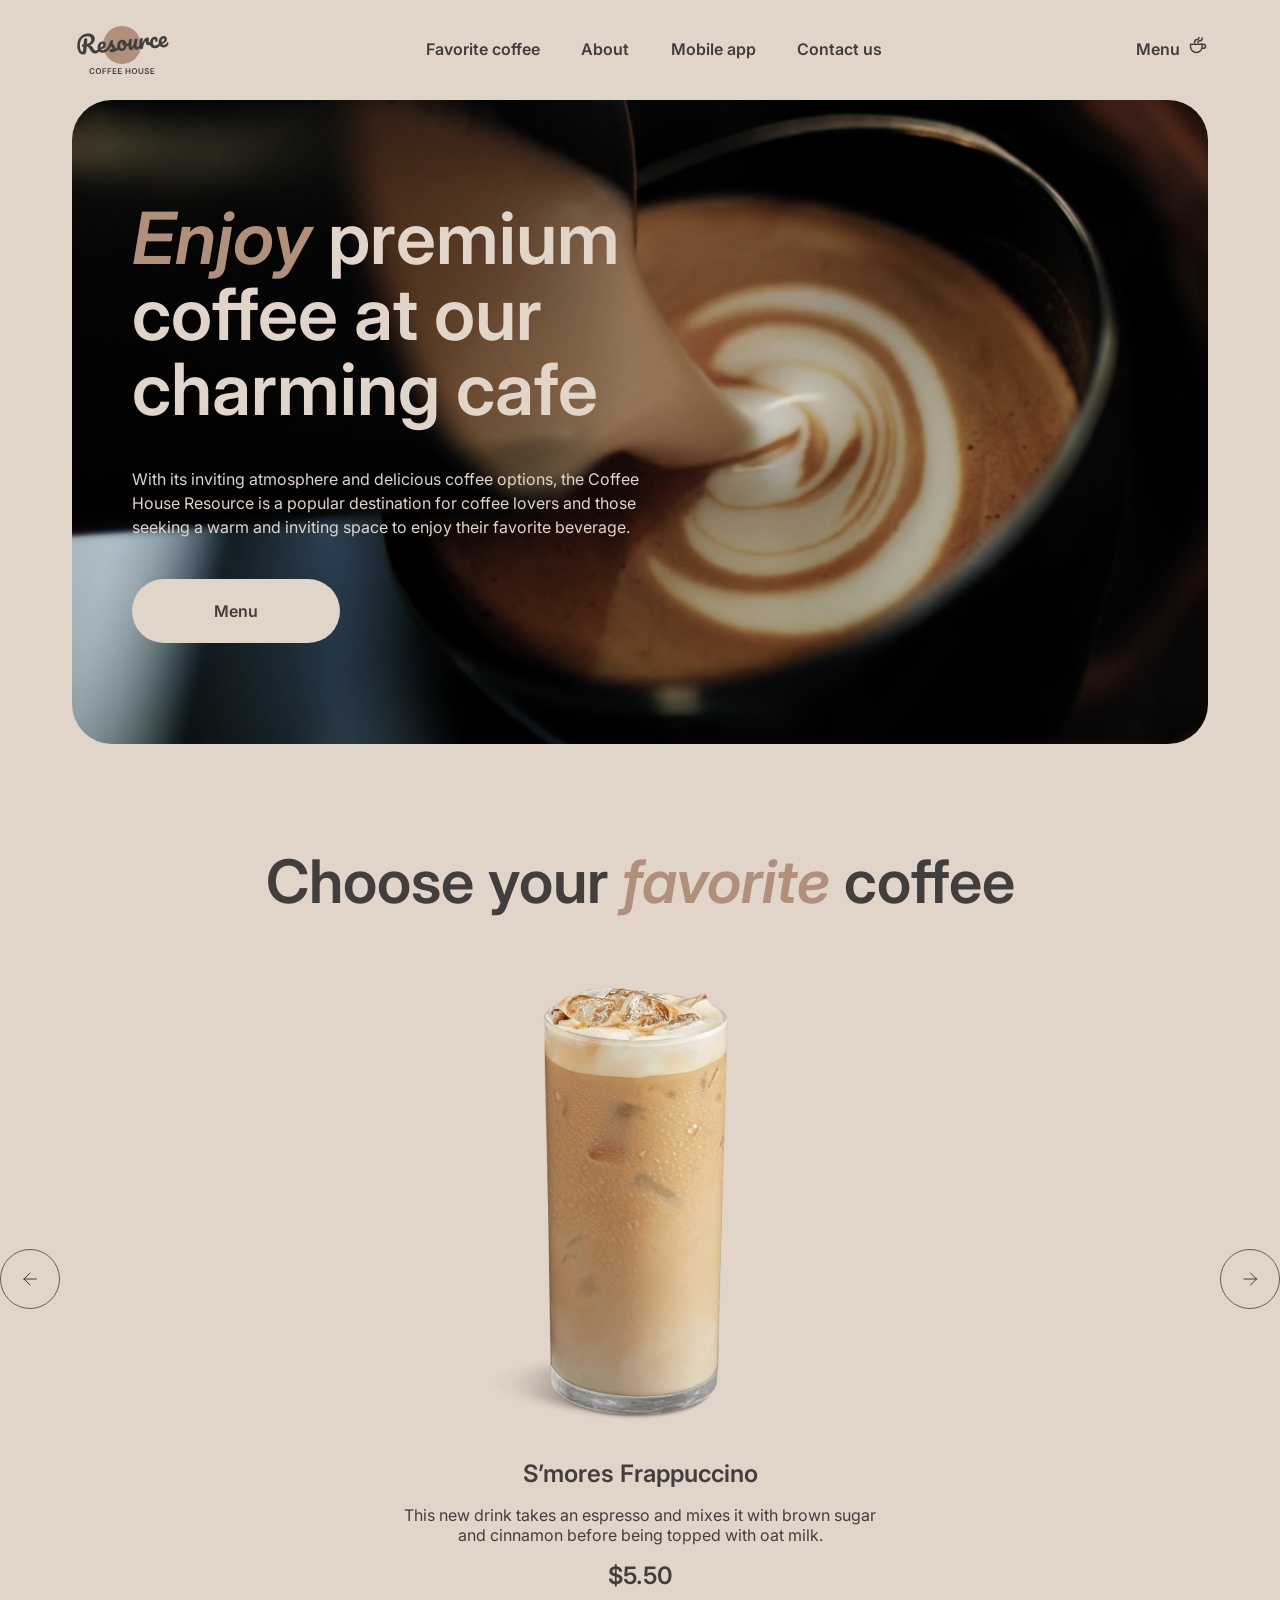
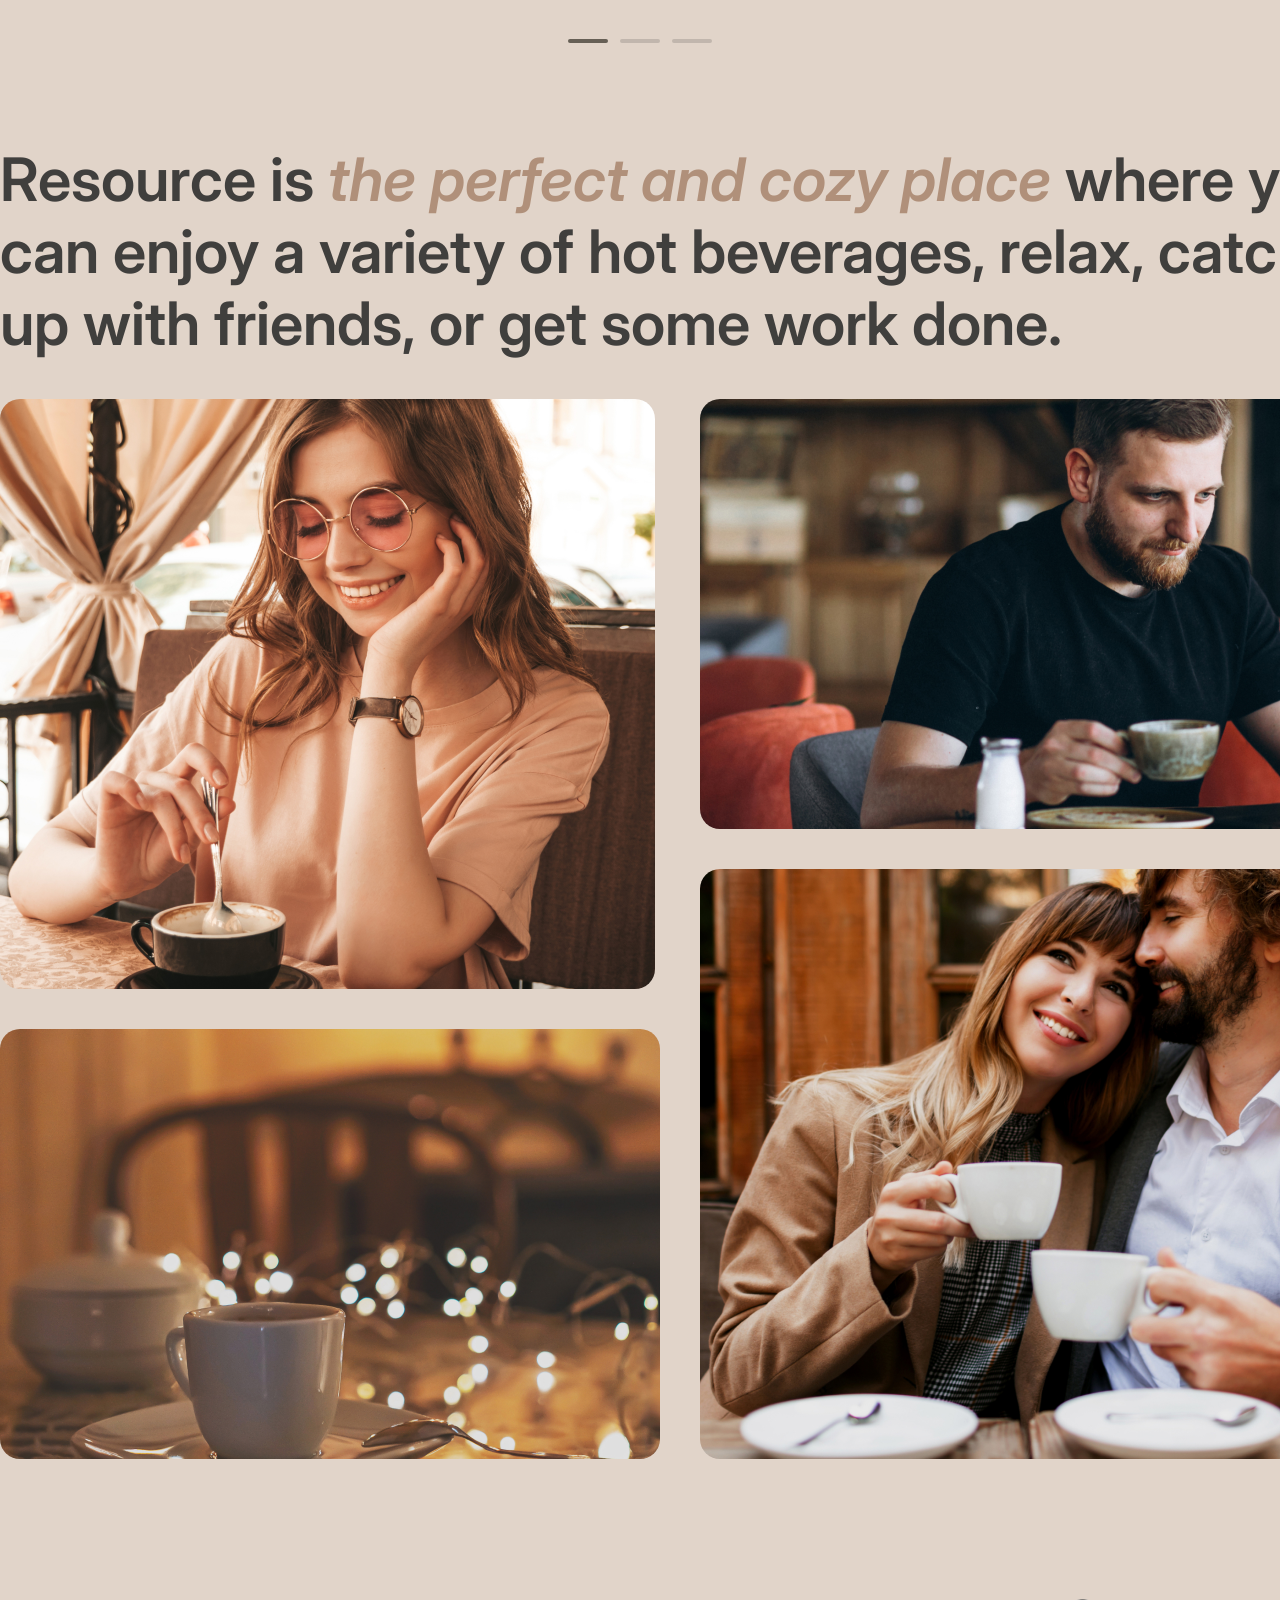
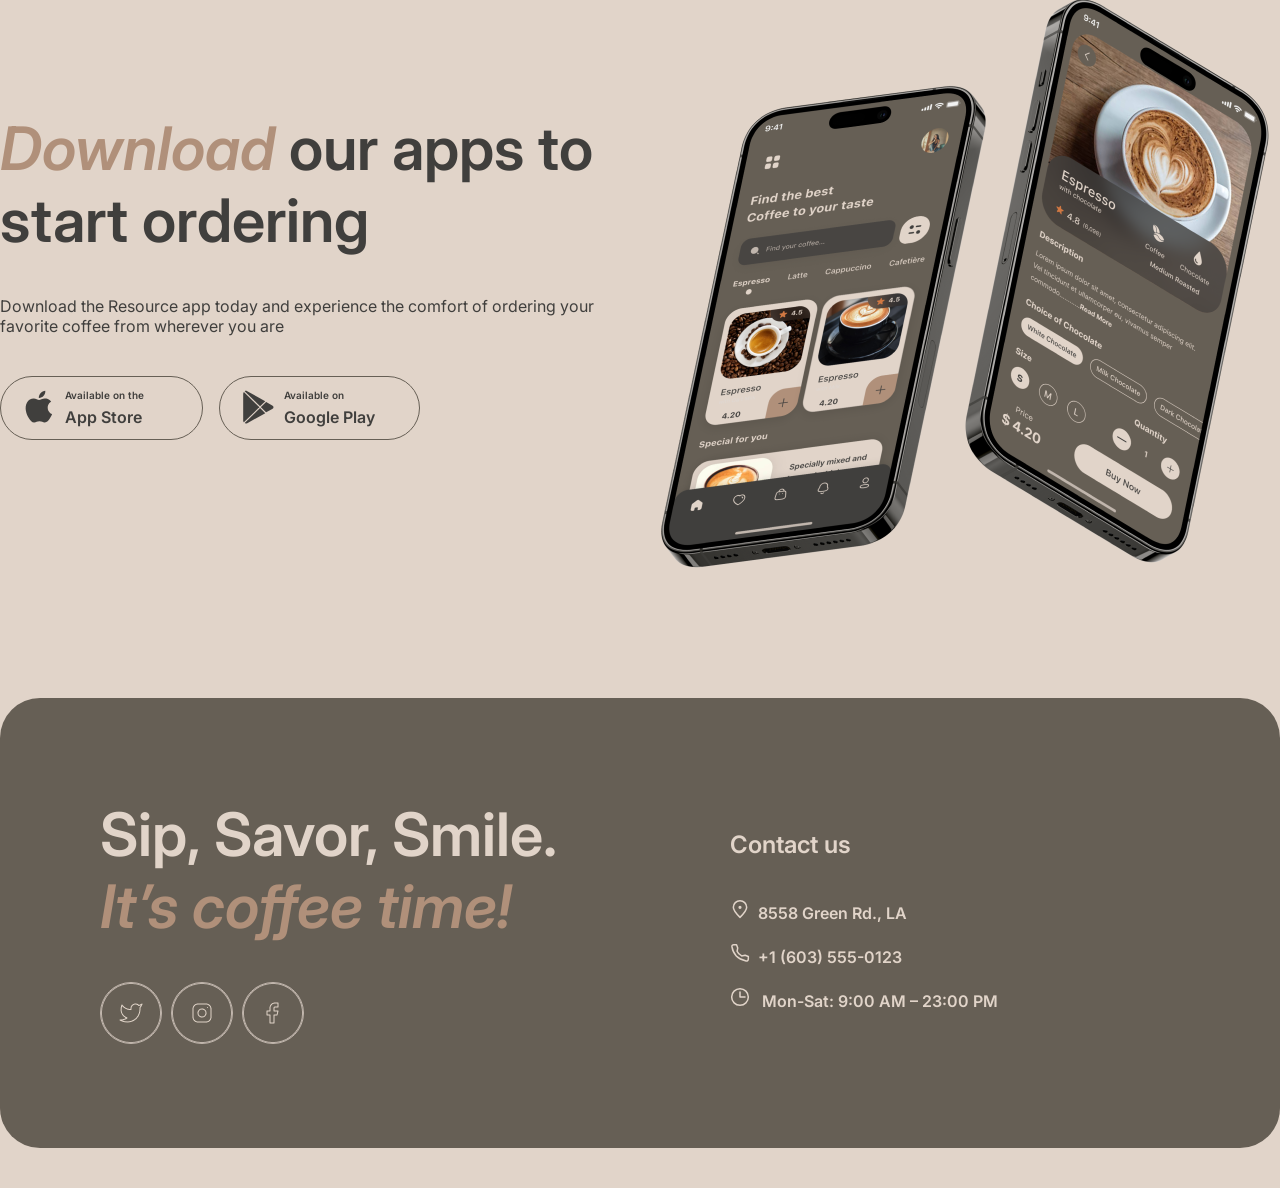
==== index.html @ 99501fb4 "feat: make second block responsive" ====
<!DOCTYPE html>
<html lang="en">
<head>
  <meta charset="UTF-8">
  <meta http-equiv="X-UA-Compatible" content="IE=edge">
  <meta name="viewport" content="width=device-width, initial-scale=1.0">
  <title>Cofffee House</title>

  <link rel="stylesheet" href="css/style.css">
  <link rel="stylesheet" href="./css/responsive.css">
  <link rel="preconnect" href="https://fonts.googleapis.com">
  <link rel="preconnect" href="https://fonts.gstatic.com" crossorigin>
  <link href="https://fonts.googleapis.com/css2?family=Inter:wght@100;200;300;400;500;600;700;800;900&display=swap" rel="stylesheet">
  <link rel="icon" type="image/x-icon" href="img/logo.svg">
</head>
<body>

  <header>
    <div class="header">
      <img class="header__logo" src="img/logo.svg" alt="logo">

      <nav>
          <ul>
            <li><a href="#favorite-coffee">Favorite coffee</a></li>
            <li><a href="#about-section">About</a></li>
            <li><a href="#mobile-app">Mobile app</a></li>
            <li><a href="#footer">Contact us</a></li>
          </ul>
      </nav>

      <ul class="coffee-menu">
        <li class="coffee-menu-button"><a href="./pages/coffee-menu.html" style="text-decoration: none;"><h3>Menu</h3><img src="img/coffee-cup.svg" alt="coffe cup"></a></li>
        <li class="burger-menu"></li>
      </ul>
    </div>
  </header>

  <main>
    <section class="header-section">
      <div class="header-section__img">
        <div class="link-block">
          <p><span>Enjoy</span> premium coffee at our charming cafe</p>
          <h4>With its inviting atmosphere and delicious coffee options, the Coffee House Resource is a 
            popular destination for coffee lovers and those seeking a warm and inviting space to enjoy their 
            favorite beverage.</h4>

          <a href="./pages/coffee-menu.html" class="menu-link"><h5>Menu</h5></a>
        </div>
      </div>
    </section>

    <section id="favorite-coffee" class="favorite-coffee">
      <h3 class="choose-fav-coffee">Choose your <span>favorite</span> coffee</h3>
      <div class="slider-block">
        <button class="arrow-left"></button>
          <div class="slider">
            <div class="slide-1">
              <img src="./img/coffee-slider-1.png" alt="slider-1">
              <h3>S’mores Frappuccino</h3>
              <p>This new drink takes an espresso and mixes it with brown sugar and cinnamon before being topped with oat milk.</p>
              <h4>$5.50</h4>
            </div>
          </div>
        <button class="arrow-right"></button>
      </div>

      <div class="pagination-block">
        <div class="pagination-1 active"></div>
        <div class="pagination-2"></div>
        <div class="pagination-3"></div>
      </div>
    </section>

    <section id="about-section" class="about-section">
      <h5>Resource is <span>the perfect and cozy place</span> where you can enjoy a variety of hot beverages, relax, catch up with friends, or get some work done.</h5>

      <div style="display: flex; justify-content: space-between;">
        <div class="column-1">
          <div class="parent">
            <div class="child bg-one"></div>
          </div>
          <div class="parent2">
            <div class="child2 bg-two"></div>
          </div>
        </div>
  
        <div class="column-2">
          <div class="parent2">
            <div class="child bg-three"></div>
          </div>
          <div class="parent">
            <div class="child bg-four"></div>
          </div>
        </div>
      </div>
    </section>

    <section id="mobile-app">
      <div class="left-side">
        <div class="left-side__block">
          <h4><span>Download</span> our apps to start ordering</h4>
          <p>Download the Resource app today and experience the comfort of ordering your favorite coffee from wherever you are</p>

          <div class="buttons">
            <a class="apple-button" href="#"><h5>Available on the</h5><h6>App Store</h6></a>
            <a class="google-button" href="#"><h5>Available on</h5><h6>Google Play</h6></a>
          </div>
        </div>
      </div>
      <div class="rigth-side">
        <img src="./img/mobile-app/mobile-screens.png" alt="mobile app">
      </div>
    </section>
  </main>

  <footer id="footer">
    <div class="footer-container">
      <div class="left-side">
        <h1>Sip, Savor, Smile. <span>It’s coffee time!</span></h1>
        <div class="social-media">
          <div class="twiter"></div>
          <div class="instagram"></div>
          <div class="facebook"></div>
        </div>
      </div>

      <div class="right-side">
        <h4>Contact us</h4>
        <ul>
          <li><a href="https://www.google.com/maps/search/8558+Green+Rd,+Trafalgar,+IN,+USA/@38.6129369,-116.4853244,3z?entry=ttu" target="_blank"><img src="img/footer/position-icon.svg" alt="position">8558 Green Rd.,  LA</a></li>
          <li><a href="tel:+16035550123"><img src="img/footer/phone-icon.svg" alt="phone">+1 (603) 555-0123</a></li>
          <li><img src="img/footer/clock-icon.svg" alt="clock"> Mon-Sat: 9:00 AM – 23:00 PM</li>
        </ul>
      </div>
    </div>
  </footer>

  <script src="./js/script.js"></script>
</body>
</html>
---- css/style.css ----
* {
  margin: 0;
  padding: 0;
}

html {
  scroll-behavior: smooth;
}

body {
  max-width: 1440px;
  background: #E1D4C9;
  margin: 0 auto;
  font-family: 'Inter', sans-serif;
}

header {
  margin-top: 20px;
  margin-bottom: 20px;
}

.coffe-menu {
  display: flex;
}

.header__logo {
  cursor: pointer;
}

.coffe-menu h3 {
  font-size: 16px;
  font-style: normal;
  font-weight: 600;
  line-height: 150%;
}

.header {
  display: flex;
  max-width: 1360px;
  justify-content: space-between;
  align-items: center;
  margin: 0 auto;
}

.header nav ul {
  display: flex;
  list-style-type: none;
  justify-content: space-between;
  width: 456px;
}

.header nav ul li a {
  text-decoration: none;
  font-size: 16px;
  font-style: normal;
  font-weight: 600;
  line-height: 150%;
  color: #403F3D;
  cursor: pointer;
  transition: .5s ease-out;
}

.header nav ul li::after {
  content: "";
  height: 2px;
  width: 30%;
  background: #403F3D;
  display: block;
  margin: 0 auto;
  opacity: 0;
  transition: all 0.4s;
}

.header .coffee-menu {
  display: flex;
  list-style-type: none;
  justify-content: space-between;
  cursor: pointer;
  width: 72px;
}

.header .coffee-menu h3 {
  font-size: 16px;
  font-style: normal;
  font-weight: 600;
  line-height: 1.8;
  display: inline;
  color: #403F3D;
}

.header .coffee-menu li {
  width: 72px;
}

.header .coffee-menu img {
  display: inline;
  margin-left: 8px;
}

.header .coffee-menu li::after {
  content: "";
  height: 2px;
  width: 25%;
  background: #403F3D;
  display: block;
  margin: 0 auto;
  opacity: 0;
  transition: all 0.4s;
}

.header nav ul li:hover::after,
.header .coffee-menu li:hover::after {
  opacity: 1;
  width: 100%;
}



/* ================
  HEADER SECTION
*/

.header-section {
  max-width: 1360px;
  height: 644px;
  margin: 0 auto;
  margin-bottom: 100px;
}

.header-section__img {
  background-image: url("../img/container.png");
  background-size: contain;
  background-repeat: no-repeat;
  width: 100%;
  height: 100%;
  border-radius: 40px;
  position: relative;
}

.header-section__img .link-block {
  width: 530px;
  height: 444px;
  margin-top: 100px;
  margin-left: 100px;
  position: absolute;
}

.header-section__img .link-block p {
  color: #E1D4C9;
  font-size: 72px;
  font-style: normal;
  font-weight: 600;
  line-height: 105%;
  margin-bottom: 40px;
}

.header-section__img .link-block p span {
  color: #B0907A;
  font-size: 72px;
  font-style: italic;
  font-weight: 600;
  line-height: 105%;
}

.header-section__img .link-block h4 {
  color:#E1D4C9;
  font-size: 16px;
  font-style: normal;
  font-weight: 400;
  line-height: 150%;
}

.link-block .menu-link {
  display: inline-block;
  padding: 20px 82px;
  border-radius: 100px;
  background: #E1D4C9;
  color: #403F3D;
  text-align: center;
  font-size: 16px;
  font-weight: 600;
  line-height: 150%;
  text-decoration: none;
  margin-top: 40px;
  transition: all .5s;
}

.link-block .menu-link::after {
  content: url("../img/coffee-cup.svg");
  margin-top: 2px;
  position: absolute;
  opacity: 0;
  transition: all .5s;
}

.link-block .menu-link:hover {
  padding-left: 74px;
  padding-right: 90px;
}

.link-block .menu-link:hover::after {
  margin-left: 8px;
  opacity: 1;
}

.link-block .menu-link h5 {
  display: inline-block;
  color: #403F3D;
  font-size: 16px;
  font-weight: 600;
  line-height: 150%;
}


/* 
  FAVORITE COFFEE
*/

.favorite-coffee {
  max-width: 1360px;
  height: 799px;
  margin: 0 auto;
  margin-bottom: 100px;
}

.choose-fav-coffee {
  color: #403F3D;
  text-align: center;
  font-size: 60px;
  font-weight: 600;
  line-height: 125%;
  margin-bottom: 40px;
}

.choose-fav-coffee span {
  color:#B0907A;
  font-size: 60px;
  font-style: italic;
  font-weight: 600;
  line-height: 125%;
}

.favorite-coffee .slider {
  height: 640px;
  width: 1152px;
  min-width: 480px;
}

.slider-block .arrow-left {
  background: url("../img/button-icon-left.svg");
  background-size: contain;
  background-repeat: no-repeat;
  border: none;
  width: 60px;
  height: 60px;
  cursor: pointer;
  transition: all .5s;
}

.slider-block .arrow-left:hover {
  background: url("../img/button-icon-left-hover.svg");
}

.slider-block .arrow-right {
  background: url("../img/button-icon-right.svg");
  background-size: contain;
  background-repeat: no-repeat;
  border: none;
  width: 60px;
  height: 60px;
  cursor: pointer;
  transition: all .4s;
}

.slider-block .arrow-right:hover {
  background: url("../img/button-icon-rigth-hover.svg");
}

.slider-block {
  display: flex;
  justify-content: space-between;
  align-items: center;
  margin-bottom: 40px;
}

.slider img {
  margin: 0 auto;
  display: block;
  margin-bottom: 20px;
}

.slider-block .slider {
  height: 640px;
}

.slider-block .slider h3 {
  color: #403F3D;
  text-align: center;
  font-size: 24px;
  font-weight: 600;
  line-height: 125%;
  margin-bottom: 16px;
}

.slider-block .slider p {
  color:#403F3D;
  text-align: center;
  font-size: 16px;
  font-weight: 400;
  max-width: 480px;
  margin: 0 auto;
  margin-bottom: 16px;
}

.slider-block .slider h4 {
  color: #403F3D;
  text-align: center;
  font-size: 24px;
  font-weight: 600;
}

.slider .slide-1 {
  width: 1152px;
  height: 640px;
}

.pagination-block {
  width: 144px;
  height: 4px;
  margin: 0 auto;
  display: flex;
  justify-content: space-between;
}

.pagination-block div.active {
  width: 40px;
  height: 4px;
  border-radius: 100px;
  background: #665F55;
}

.pagination-block div {
  width: 40px;
  height: 4px;
  border-radius: 100px;
  background: #C1B6AD;
}


/* 
  ABOUT SECTION
*/

.about-section {
  width: 1360px;
  height: 1325px;
  margin: 0 auto;
  margin-bottom: 100px;
}

.about-section .column-1 {
  width: 660px;
  height: 1060px;
}

.child.bg-one {
  background-image: url("../img/about-block/about-1.png");
}

.child2.bg-two {
  background-image: url("../img/about-block/about-2.png");
}

.child.bg-three {
  background-image: url("../img/about-block/about-3.png");
}

.child.bg-four {
  background-image: url("../img/about-block/about-4.png");
}

.parent {
  width: 655px;
  height: 590px;
  overflow: hidden;
  position: relative;
  border-radius: 20px;
}

.child {
  width: 726px;
  height: 726px;
  transition: all .5s;
  position: absolute;
  top: -68px;
  left: -36px;
}

.parent:hover .child,
.parent2:hover .child2,
.parent2:hover .child {
  transform: scale(0.92);
}

.parent2 {
  width: 660px;
  height: 430px;
  overflow: hidden;
  position: relative;
  border-radius: 20px;
}

.child2 {
  width: 726px;
  height: 523px;
  transition: all .5s;
  position: absolute;
  top: -70px;
  left: -36px;
}

.column-1 .parent,
.column-2 .parent2 {
  margin-bottom: 40px;
}

.column-2 .bg-three {
  top: -148px;
}

.about-section h5 {
  color: #403F3D;
  font-size: 60px;
  font-weight: 600;
  margin-bottom: 40px;
}

.about-section span {
  color:#B0907A;
  font-size: 60px;
  font-style: italic;
  font-weight: 600;
}


/* 
  MOBILE APP
*/

#mobile-app {
  display: flex;
  max-width: 1360px;
  justify-content: space-between;
  height: 630px;
  margin: 0 auto;
  margin-bottom: 100px;
}

#mobile-app .left-side {
  width: 630px;
  height: 630px;
}

#mobile-app .left-side__block {
  width: 630px;
  height: 342px;
  margin-top: 144px;
}

#mobile-app .left-side__block h4 {
  color: #403F3D;
  font-size: 60px;
  font-weight: 600;
  margin-bottom: 40px;
}

#mobile-app .left-side__block span {
  color: #B0907A;
  font-size: 60px;
  font-style: italic;
  font-weight: 600;
}

#mobile-app .left-side__block p {
  color: #403F3D;
  font-size: 16px;
  font-style: normal;
  font-weight: 400;
  margin-bottom: 40px;
}

#mobile-app .left-side__block .buttons {
  display: flex;
  justify-content: space-between;
  width: 420px;
  height: 64px;
  transition: all .8s;
}

#mobile-app .buttons .apple-button h5 {
  color: #403F3D;
  text-align: center;
  font-size: 10px;
  font-style: normal;
  font-weight: 600;
  margin-bottom: 6px;
  transition: all .8s;
}

#mobile-app .buttons .apple-button h6 {
  color: #403F3D;
  font-family: Inter;
  font-size: 16px;
  font-style: normal;
  font-weight: 600;
  transition: all .8s;
}

#mobile-app .buttons .apple-button {
  padding: 12px 58px 12px 64px;
  border-radius: 100px;
  border: 1px solid #665F55;
  background: none;
  position: relative;
  color: white;
  text-decoration: none;
  transition: all 0.8s;
}

#mobile-app .buttons .apple-button::before {
  content: url("../img/mobile-app/icon-apple-grey.svg");
  position: absolute;
  left: 20px;
  top: 12px;
  transition: all 0.8s;
}

#mobile-app .buttons .apple-button:hover::before {
  content: url("../img/mobile-app/icon-apple-ligth.svg");
  position: absolute;
  transition: all 0.8s;
}

#mobile-app .buttons .apple-button:hover {
  background: #665F55;
  transition: all 0.8s;
}

#mobile-app .buttons .apple-button:hover h5,
#mobile-app .buttons .apple-button:hover h6  {
  color: #E1D4C9;
  transition: all .8s;
}

.buttons .google-button {
  padding: 12px 44px 12px 64px;
  border-radius: 100px;
  border: 1px solid #665F55;
  background: none;
  position: relative;
  color: white;
  text-decoration: none;
  transition: all 0.8s;
  position: relative;
  transition: all 0.8s;
}

.buttons .google-button h5 {
  color:#403F3D;
  font-family: Inter;
  font-size: 10px;
  font-weight: 600;
  margin-bottom: 6px;
  transition: all .8s;
}

.buttons .google-button h6 {
  color: #403F3D;
  font-family: Inter;
  font-size: 16px;
  font-weight: 600;
  transition: all .8s;
}

.buttons .google-button::before {
  content: url("../img/mobile-app/icon-google-grey.svg");
  position: absolute;
  top: 12px;
  left: 20px;
  transition: all .8s;
}

.buttons .google-button:hover {
  background: #665F55;
}

.buttons .google-button:hover h5,
.buttons .google-button:hover h6 {
  color: #E1D4C9;
}

.buttons .google-button:hover::before {
  content: url("../img/mobile-app/icon-google-ligth.svg");
  position: absolute;
  top: 12px;
  left: 20px;
  transition: all .8s;
}


/* 
  FOOTER
*/

footer {
  max-width: 1360px;
  border-radius: 40px;
  background: #665F55;
  margin: 0 auto;
  margin-bottom: 40px;
}

footer .footer-container {
  width: 1160px;
  height: 250px;
  padding: 100px;
  display: flex;
  justify-content: space-between;
}

footer .left-side {
  max-width: 530px;
}

footer .left-side h1 {
  color: #E1D4C9;
  font-family: Inter;
  font-size: 60px;
  font-weight: 600;
  margin-bottom: 40px;
}

footer .left-side h1 span {
  color: #B0907A;
  font-family: Inter;
  font-size: 60px;
  font-style: italic;
  font-weight: 600;
}

footer .social-media {
  display: flex;
  max-width: 204px;
  justify-content: space-between;
}

.social-media .instagram {
  background-image: url("../img/footer/instagram-default.png");
  width: 24px;
  height: 24px;
  background-repeat: no-repeat;
  border-radius: 100px;
  border: 1px solid #C1B6AD;
  padding: 18px;
  background-position: center;
  transition: all .2s;
  cursor: pointer;
}

.social-media .instagram:hover {
  background-image: url("../img/footer/instagram-hover.png");
  background-color: #E1D4C9;
}

.social-media .twiter {
  background-image: url("../img/footer/twiter-default.png");
  width: 24px;
  height: 24px;
  background-repeat: no-repeat;
  border-radius: 100px;
  border: 1px solid #C1B6AD;
  padding: 18px;
  background-position: center;
  transition: all .2s;
  cursor: pointer;
}

.social-media .twiter:hover {
  background-image: url("../img/footer/twiter-hover.png");
  background-color: #E1D4C9;
}

.social-media .facebook {
  background-image: url("../img/footer/facebook-default.png");
  width: 24px;
  height: 24px;
  background-repeat: no-repeat;
  border-radius: 100px;
  border: 1px solid #C1B6AD;
  padding: 18px;
  background-position: center;
  transition: all .2s;
  cursor: pointer;
}

.social-media .facebook:hover {
  background-image: url("../img/footer/facebook-hover.png");
  background-color: #E1D4C9;
}

footer .right-side {
  width: 530px;
  height: 186px;
  margin-top: 32px;
  color: #E1D4C9;
}

footer .right-side h4 {
  color: #E1D4C9;
  font-family: Inter;
  font-size: 24px;
  font-weight: 600;
  margin-bottom: 40px;
}

footer .right-side li,
footer .right-side a {
  color: #E1D4C9;
  text-decoration: none;
  list-style-type: none;
  font-family: Inter;
  font-size: 16px;
  font-weight: 600;
  position: relative;
}

footer .right-side li {
  margin-bottom: 20px;
}

footer .right-side img {
  margin-right: 8px;
}

footer .right-side a::before {
  content: "";
  display: block;
  width: 30%;
  height: 2px;
  background: #E1D4C9;
  position: absolute;
  bottom: -6px;
  opacity: 0;
  transition: all .6s;
  margin-left: 30%;
}

footer .right-side a:hover::before {
  opacity: 1;
  width: 100%;
  margin-left: 0;
}


header .coffee-menu .burger-menu {
  background-image: url("../img/responsive/768px/button-icon-burger.svg");
  background-repeat: no-repeat;
  background-size: contain;
  width: 44px;
  height: 44px;
  display: none;
}
---- css/responsive.css ----
@media screen and (max-width: 1440px) {
  body {
    width: 100%;
  }
}

@media screen and (max-width: 1390px) {
  .header {
    width: 88.7%;
  }
}

@media screen and (max-width: 768px) {
  header nav {
    display: none;
  }
  .coffee-menu-button {
    display: none;
  }
  .header .coffee-menu li::after {
    display: none;
  }
  .header .coffee-menu {
    width: unset;
  }
  header .coffee-menu .burger-menu {
    display: block;
  }
}

@media screen and (max-width: 385px) {
  .header {
    width: 91.6%;
  }
}


/* 
  HEADER BLOCK
*/

@media screen and (max-width: 1390px) {
  .header-section {
    width: 88.7%;
    height: 644px;
  }

  .header-section .link-block {
    margin-left: 60px;
  }

  .header-section__img {
    background-position: bottom;
    background-size: cover;
  }
}

@media screen and (max-width: 700px) {
  .header-section {
    width: 91.6%;
  }
  .header-section__img .link-block p,
  .header-section__img .link-block p span {
    font-size: 64px;
  }
  .header-section__img .link-block {
    height: 432px;
    width: 91%;
    margin-left: 16px;
    margin-top: 80px;
  }
}

@media screen and (max-width: 535px){
  .header-section__img .link-block p,
  .header-section__img .link-block p span {
    font-size: 52px;
  }
}

@media screen and (max-width: 432px){
  .header-section__img .link-block p,
  .header-section__img .link-block p span {
    font-size: 42px;
  }
  .header-section__img .link-block {
    height: 432px;
    width: 91%;
    margin-top: 60px;
  }
  .header-section {
    height: 552px;
  }
}
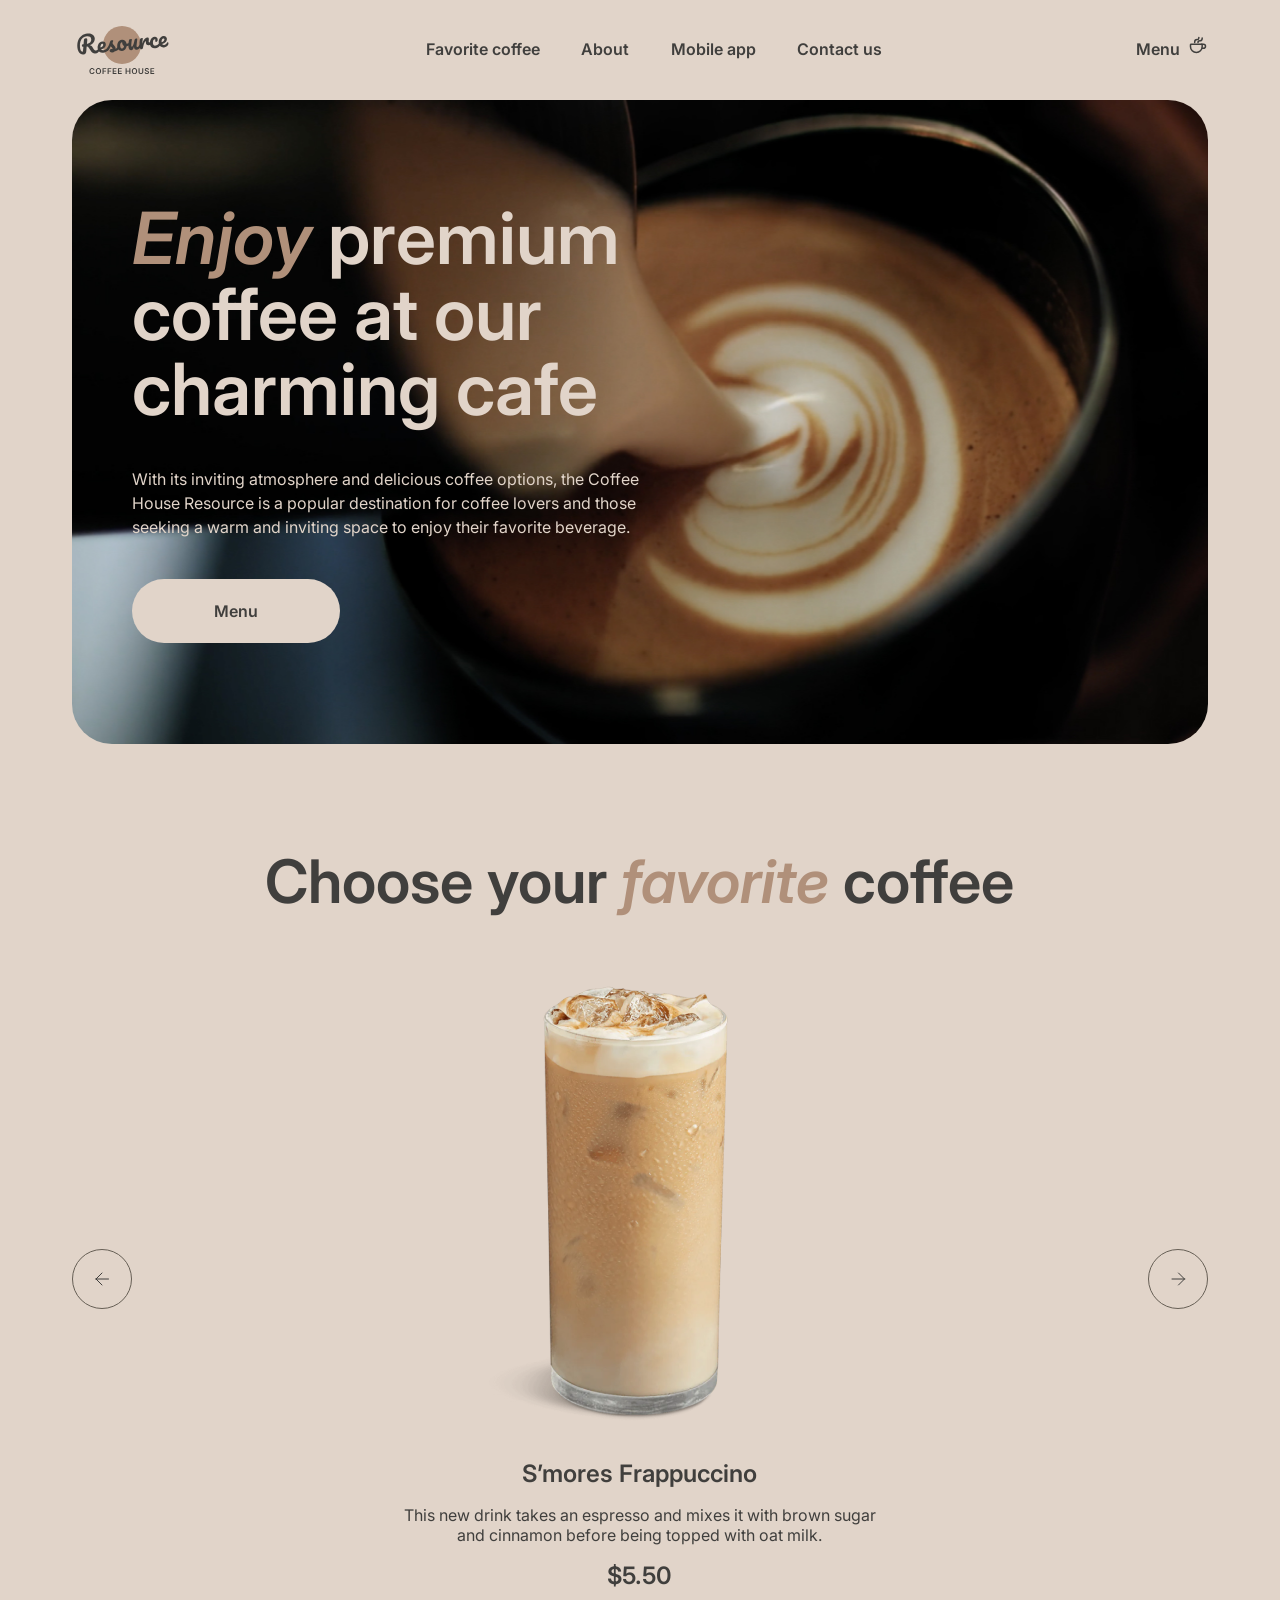
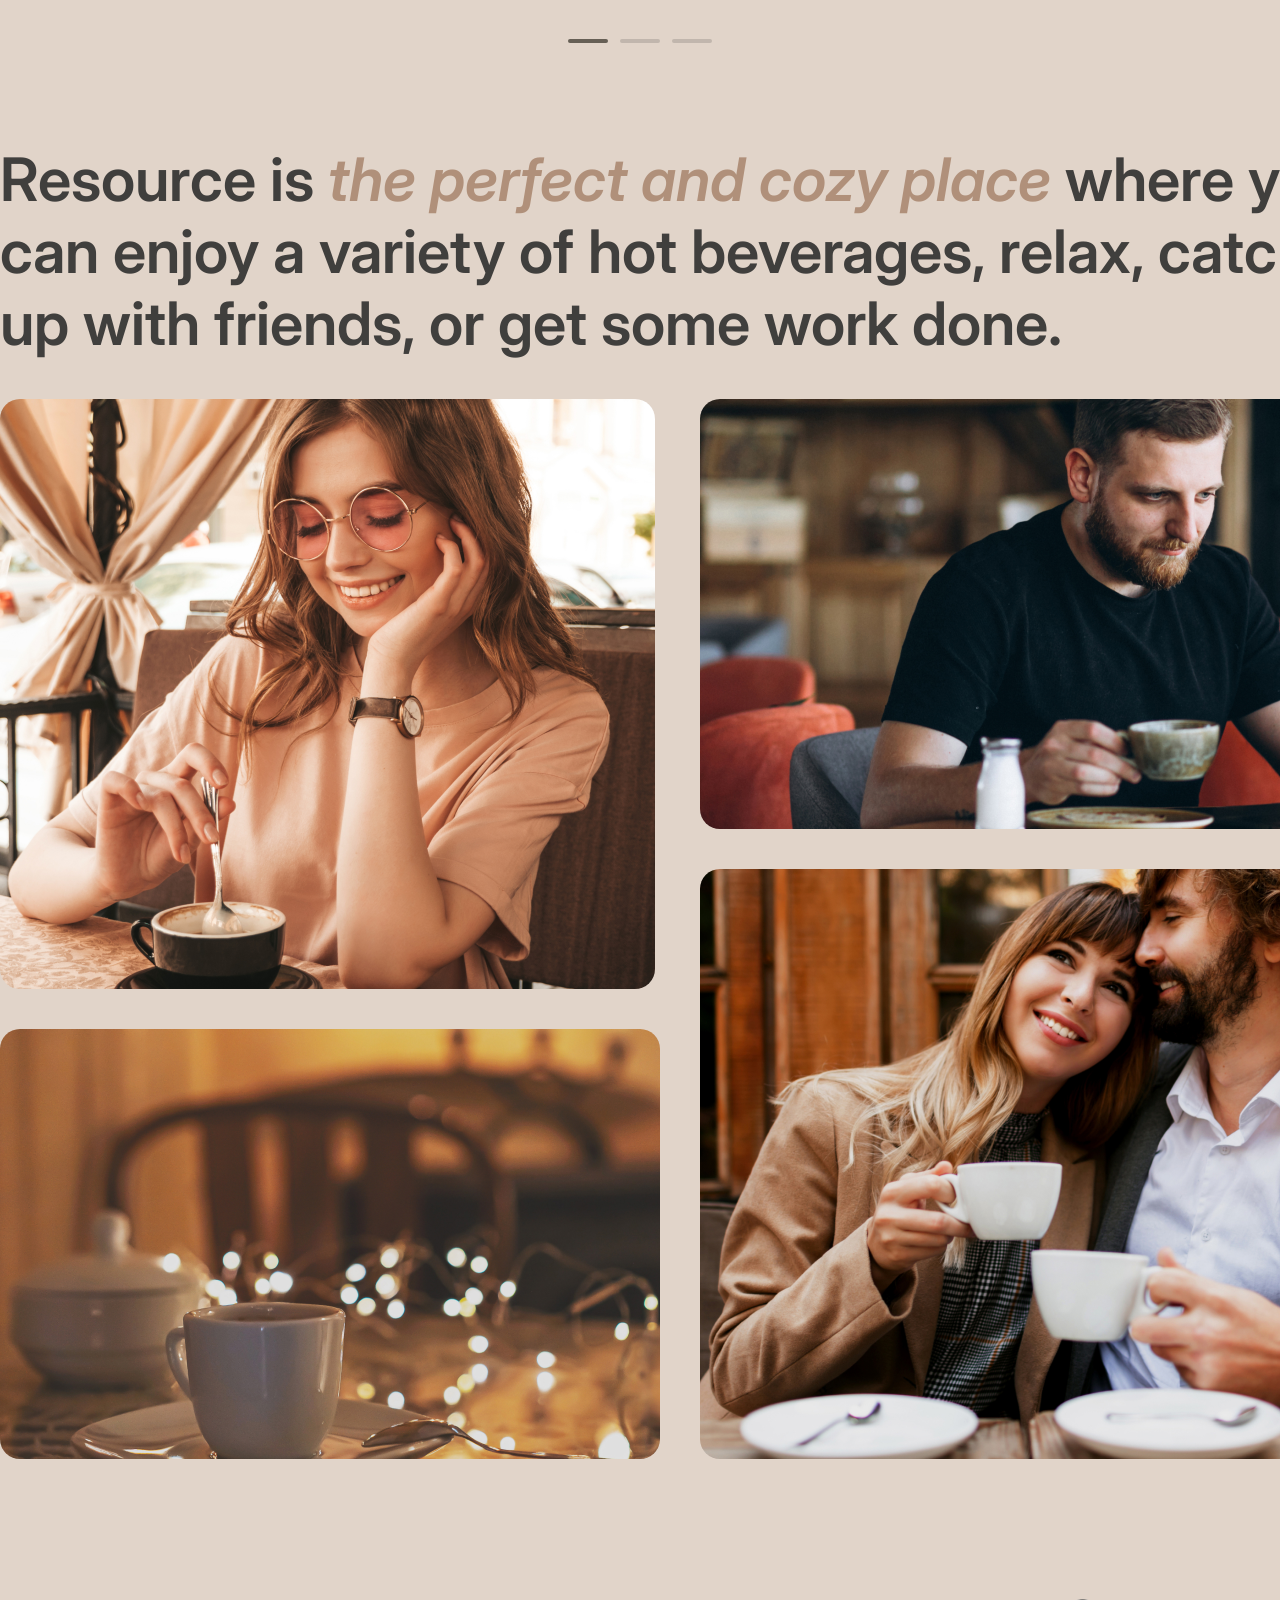
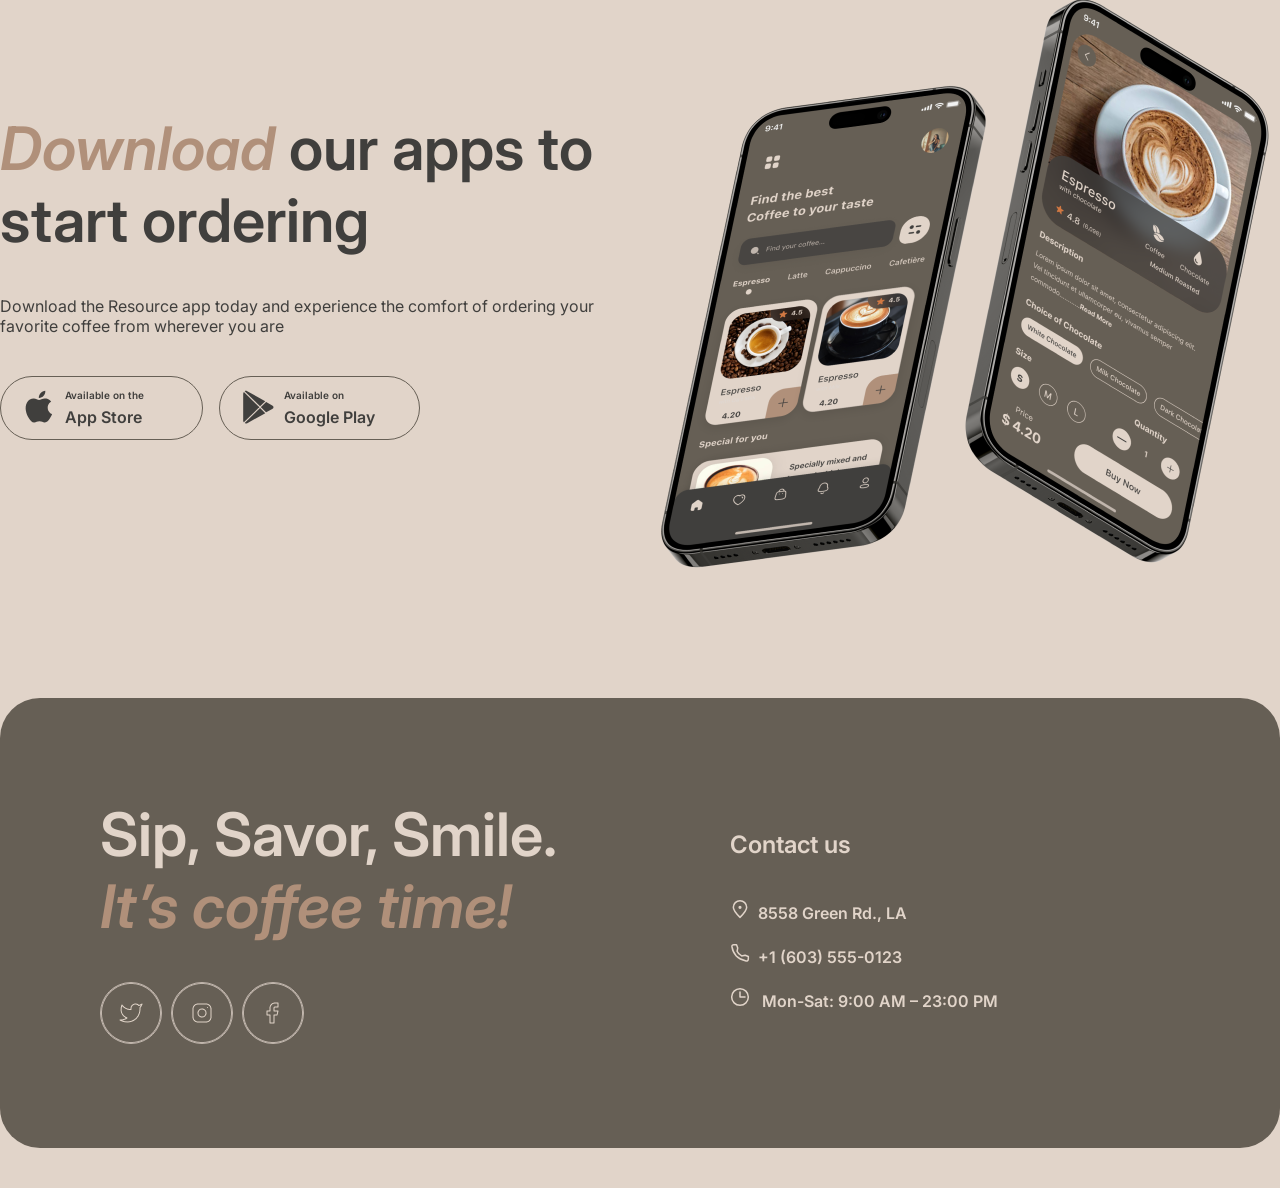
==== commit 6daa6e9c: "feat: make third section responsive" ====
--- a/index.html
+++ b/index.html
@@ -70,6 +70,7 @@
         <div class="pagination-3"></div>
       </div>
     </section>
+    
 
     <section id="about-section" class="about-section">
       <h5>Resource is <span>the perfect and cozy place</span> where you can enjoy a variety of hot beverages, relax, catch up with friends, or get some work done.</h5>
--- a/css/style.css
+++ b/css/style.css
@@ -242,8 +242,7 @@
 
 .favorite-coffee .slider {
   height: 640px;
-  width: 1152px;
-  min-width: 480px;
+  width: 480px;
 }
 
 .slider-block .arrow-left {
@@ -320,7 +319,7 @@
 }
 
 .slider .slide-1 {
-  width: 1152px;
+  /* width: 1152px; */
   height: 640px;
 }
 
--- a/css/responsive.css
+++ b/css/responsive.css
@@ -91,4 +91,73 @@
   .header-section {
     height: 552px;
   }
+}
+
+@media screen and (max-width: 1390px) {
+  .favorite-coffee {
+    width: 88.7%;
+  }
+  .slider .slide-1 {
+      width: 100%;
+  }
+  /* .slider {
+    width: 84.71%;
+  } */
+}
+
+@media screen and (max-width: 910px) {
+  /* .slider .slide-1 {
+    width: 90%;
+  } */
+}
+
+@media screen and (max-width: 800px) {
+  /* .slider-block .slider {
+    width: 70%;
+  } */
+}
+
+@media screen and (max-width: 710px) {
+  .slider-block .arrow-left,
+  .slider-block .arrow-right {
+    display: none;
+  }
+  .slider {
+    margin: 0 auto;
+  }
+  .choose-fav-coffee,
+  .choose-fav-coffee span {
+    font-size: 38px;
+  }
+  .slider-block .slider {
+    height: unset;
+  }
+  .slider .slide-1 {
+    height: unset;
+  }
+  .favorite-coffee {
+    height: unset;
+  }
+}
+
+@media screen and (max-width: 510px) {
+  .slider img {
+    width: 100%;
+  }
+  .favorite-coffee {
+    width: 91.579%;
+  }
+  .choose-fav-coffee,
+  .choose-fav-coffee span {
+    font-size: 32px;
+  }
+  .slider-block .slider {
+    height: unset;
+  }
+  .slider .slide-1 {
+    height: unset;
+  }
+  .favorite-coffee {
+    height: unset;
+  }
 }
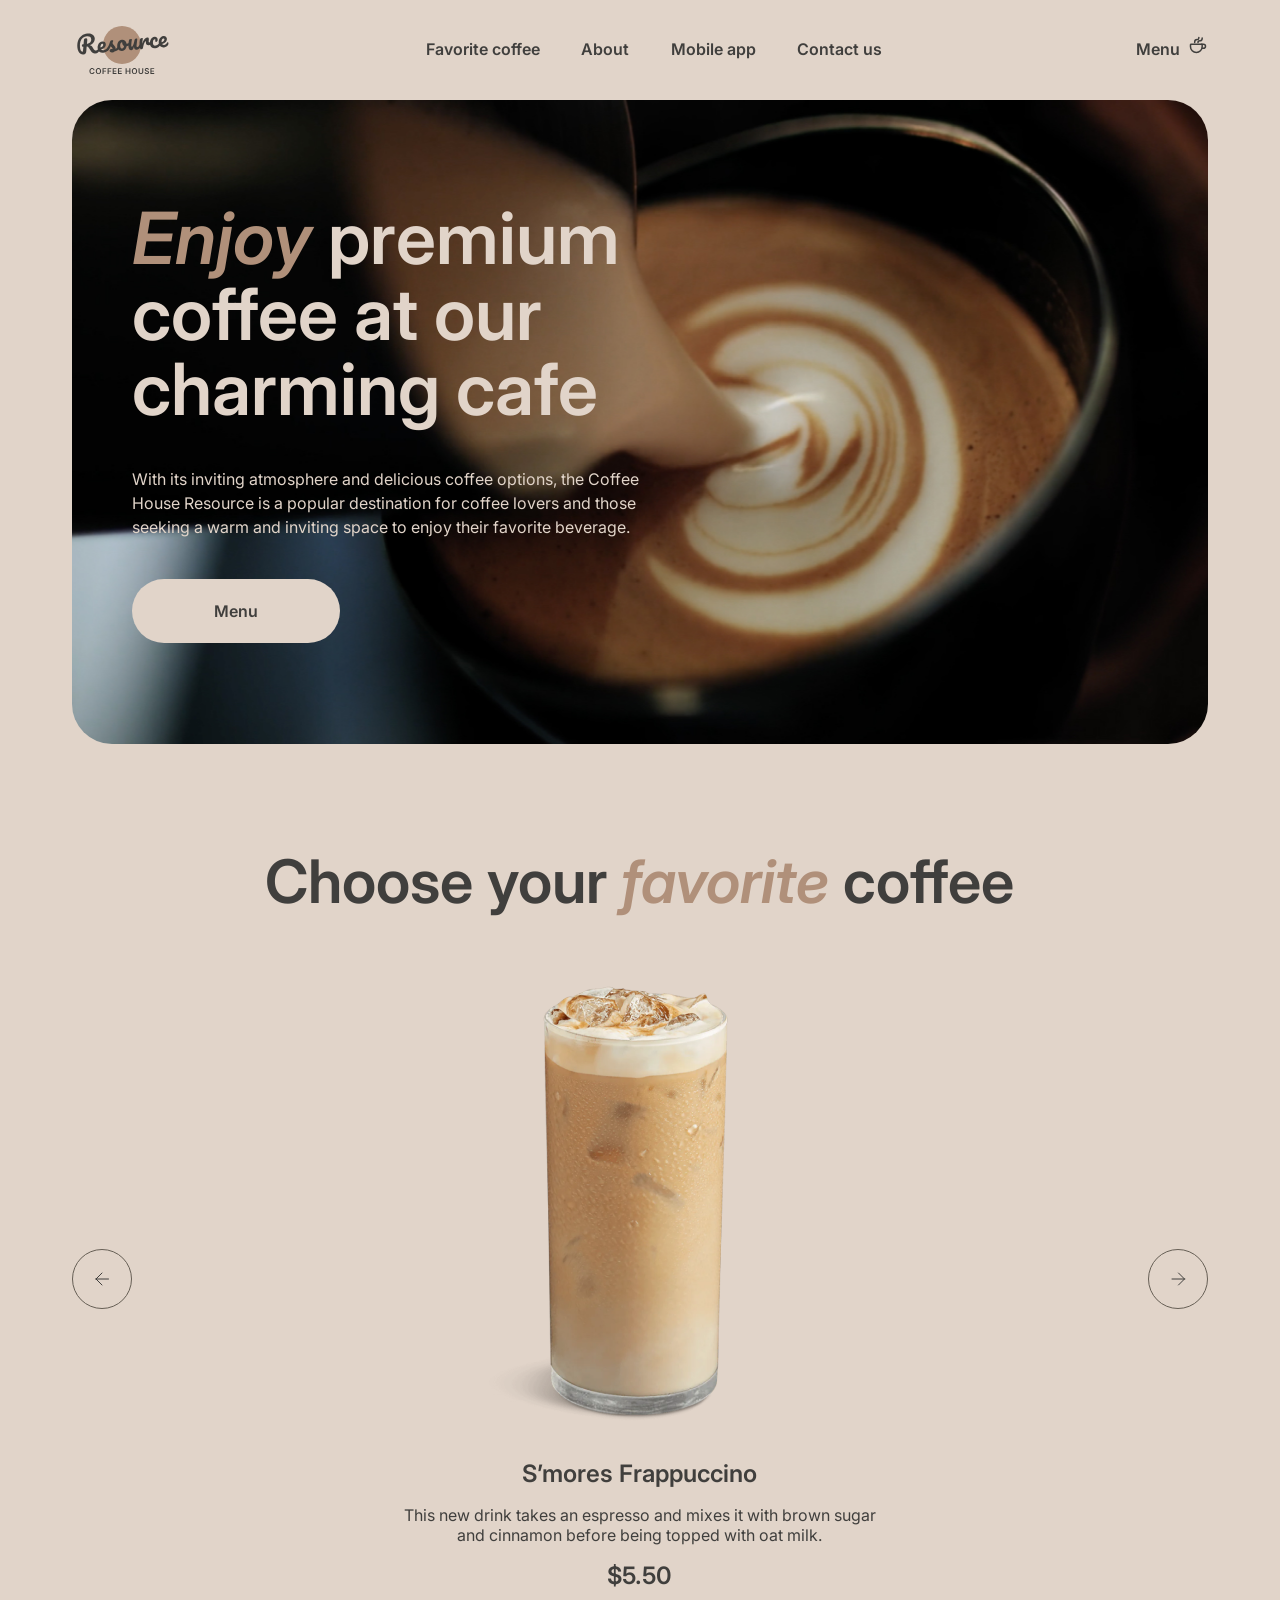
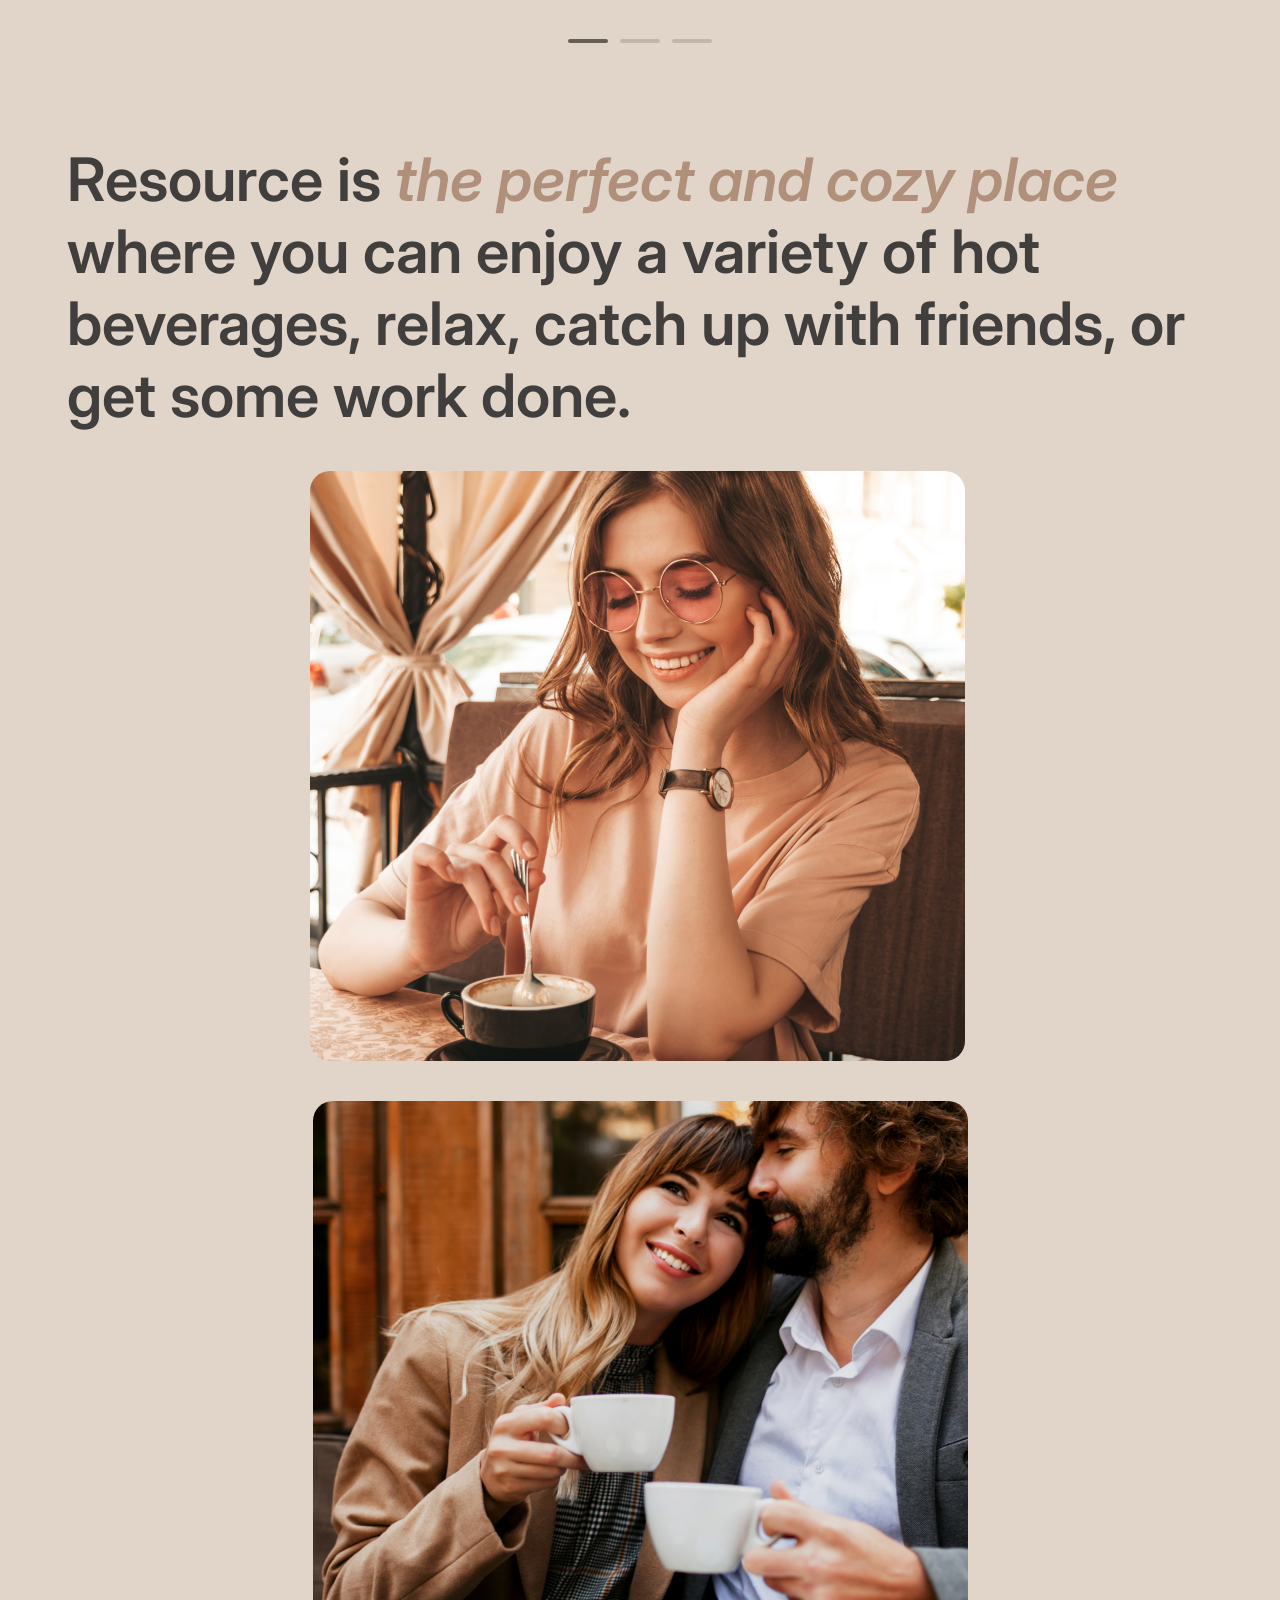
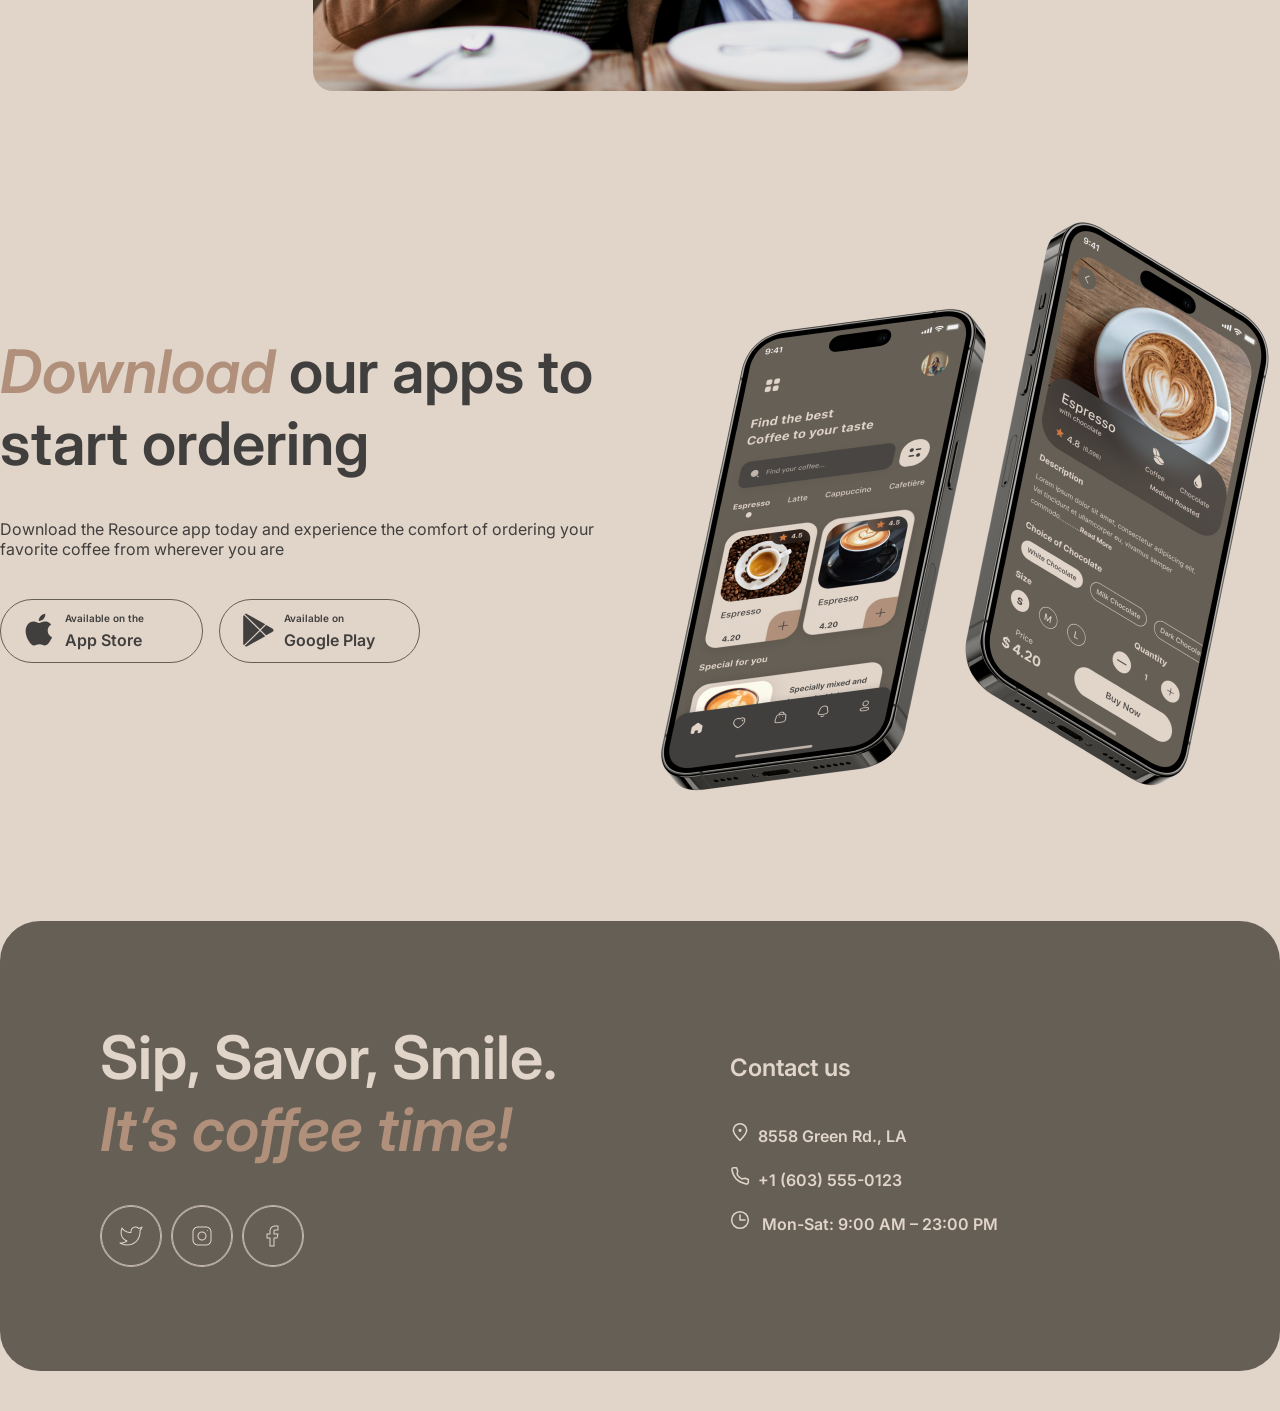
==== commit 262b321c: "feat: make about bloock responsive" ====
--- a/index.html
+++ b/index.html
@@ -75,7 +75,7 @@
     <section id="about-section" class="about-section">
       <h5>Resource is <span>the perfect and cozy place</span> where you can enjoy a variety of hot beverages, relax, catch up with friends, or get some work done.</h5>
 
-      <div style="display: flex; justify-content: space-between;">
+      <div class="about-section__columns" style="display: flex; justify-content: space-between;">
         <div class="column-1">
           <div class="parent">
             <div class="child bg-one"></div>
--- a/css/responsive.css
+++ b/css/responsive.css
@@ -160,4 +160,83 @@
   .favorite-coffee {
     height: unset;
   }
+}
+
+@media screen and (max-width: 1390px) {
+  #about-section {
+    width: 89.6%;
+  }
+  .column-2 .parent2,
+  .column-1 .parent2 {
+    display: none;
+ }
+ .about-section__columns {
+  flex-wrap: wrap;
+ }
+ .about-section .column-1,
+ .about-section .column-2 {
+  height: unset;
+  margin: 0 auto;
+ }
+ .favorite-coffee {
+  max-width: 1360px;
+  height: unset;
+  }
+  .about-section {
+    height: unset;
+  }
+}
+
+@media screen and (max-width: 769px) {
+  .about-section .column-1,
+  .about-section .column-2 {
+    width: 100%;
+  }
+  .column-1 .parent,
+  .column-2 .parent {
+    width: 100%;
+  }
+}
+
+@media screen and (max-width: 730px) {
+  #about-section {
+    width: 91.6%;
+  }
+  .parent,
+  .column-1 .parents {
+    width: 100%;
+    margin: 0 auto;
+  }
+  .column-2,
+  .about-section .column-1 {
+    width: 100%;
+  }
+  .about-section {
+    height: unset;
+  }
+  .child {
+    left: -10%;
+  }
+  #about-section h5,
+  #about-section span {
+    font-size: 32px;
+  }
+}
+
+@media screen and (max-width: 528px) {
+  .about-section .child {
+    left: -30%;
+  }
+}
+
+@media screen and (max-width: 428px) {
+  .about-section .child {
+    left: -40%;
+  }
+}
+
+@media screen and (max-width: 400px) {
+  .about-section .child {
+    left: -54%;
+  }
 }
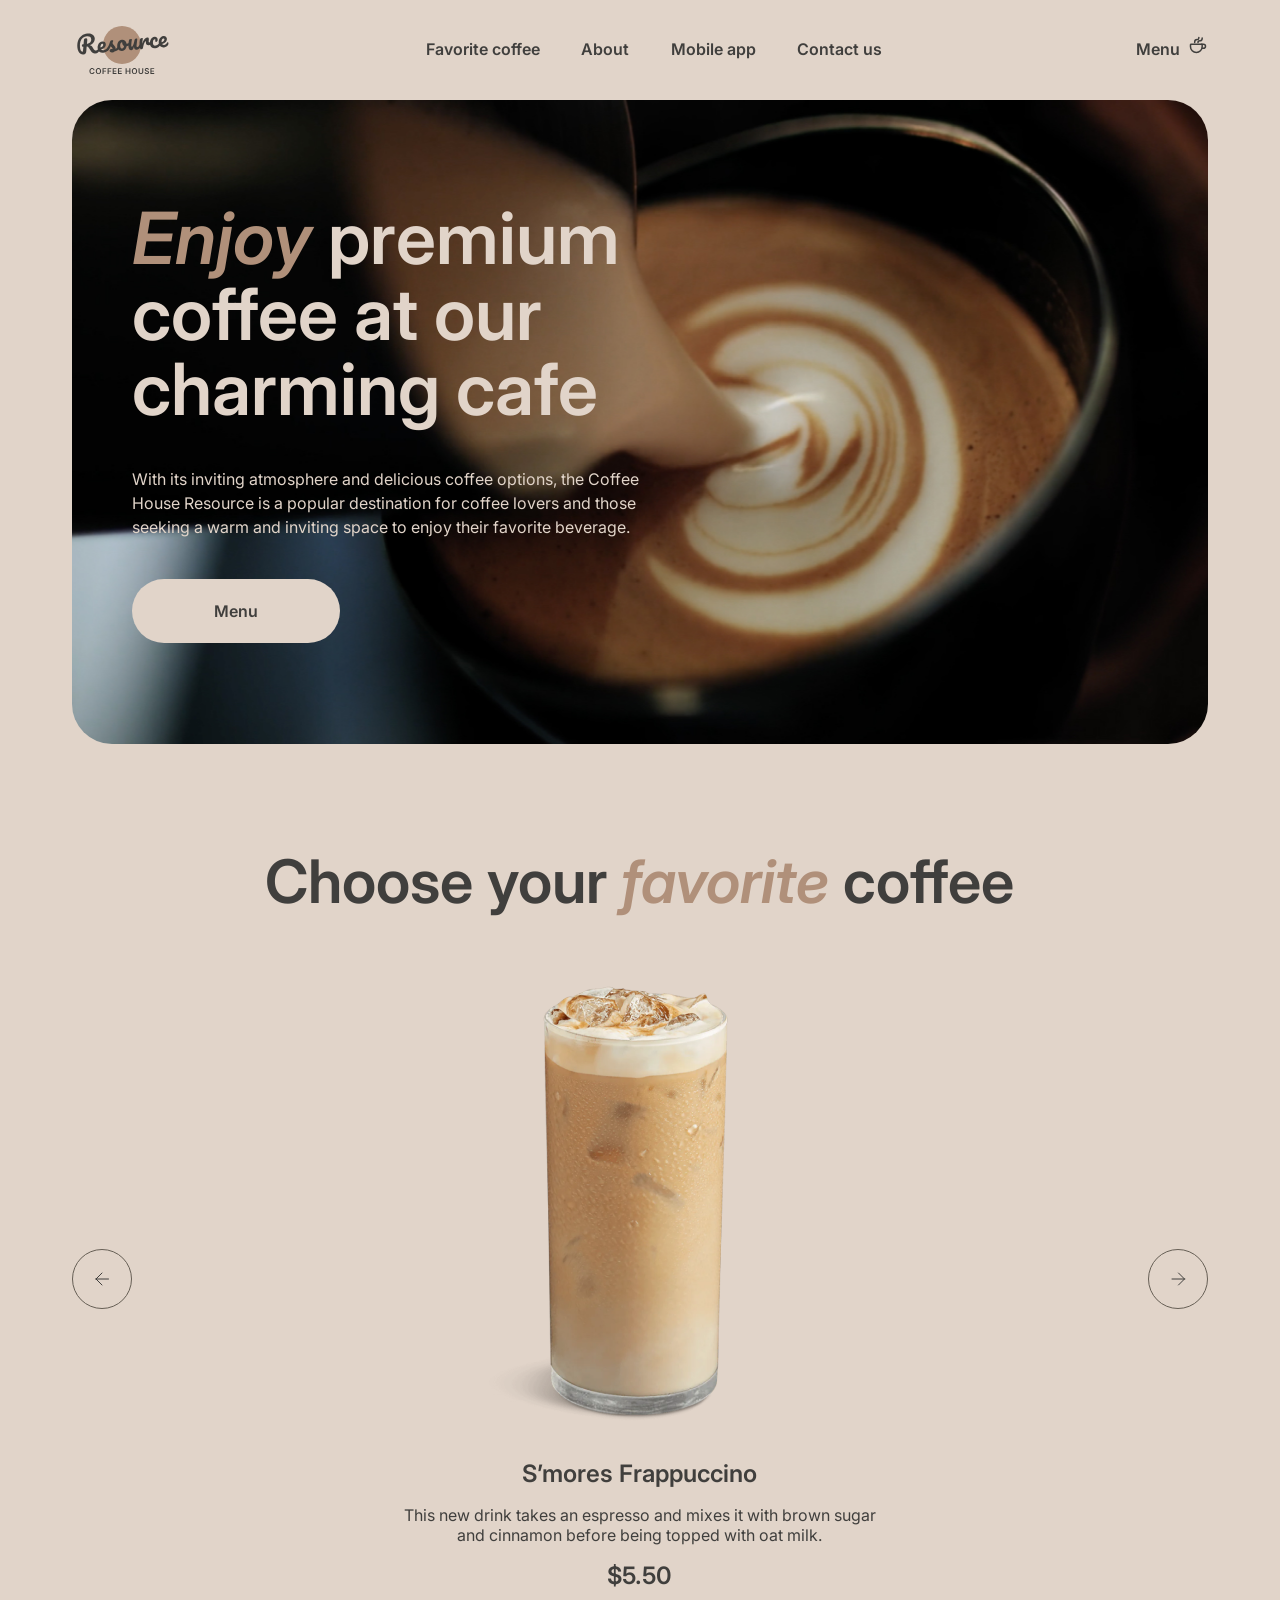
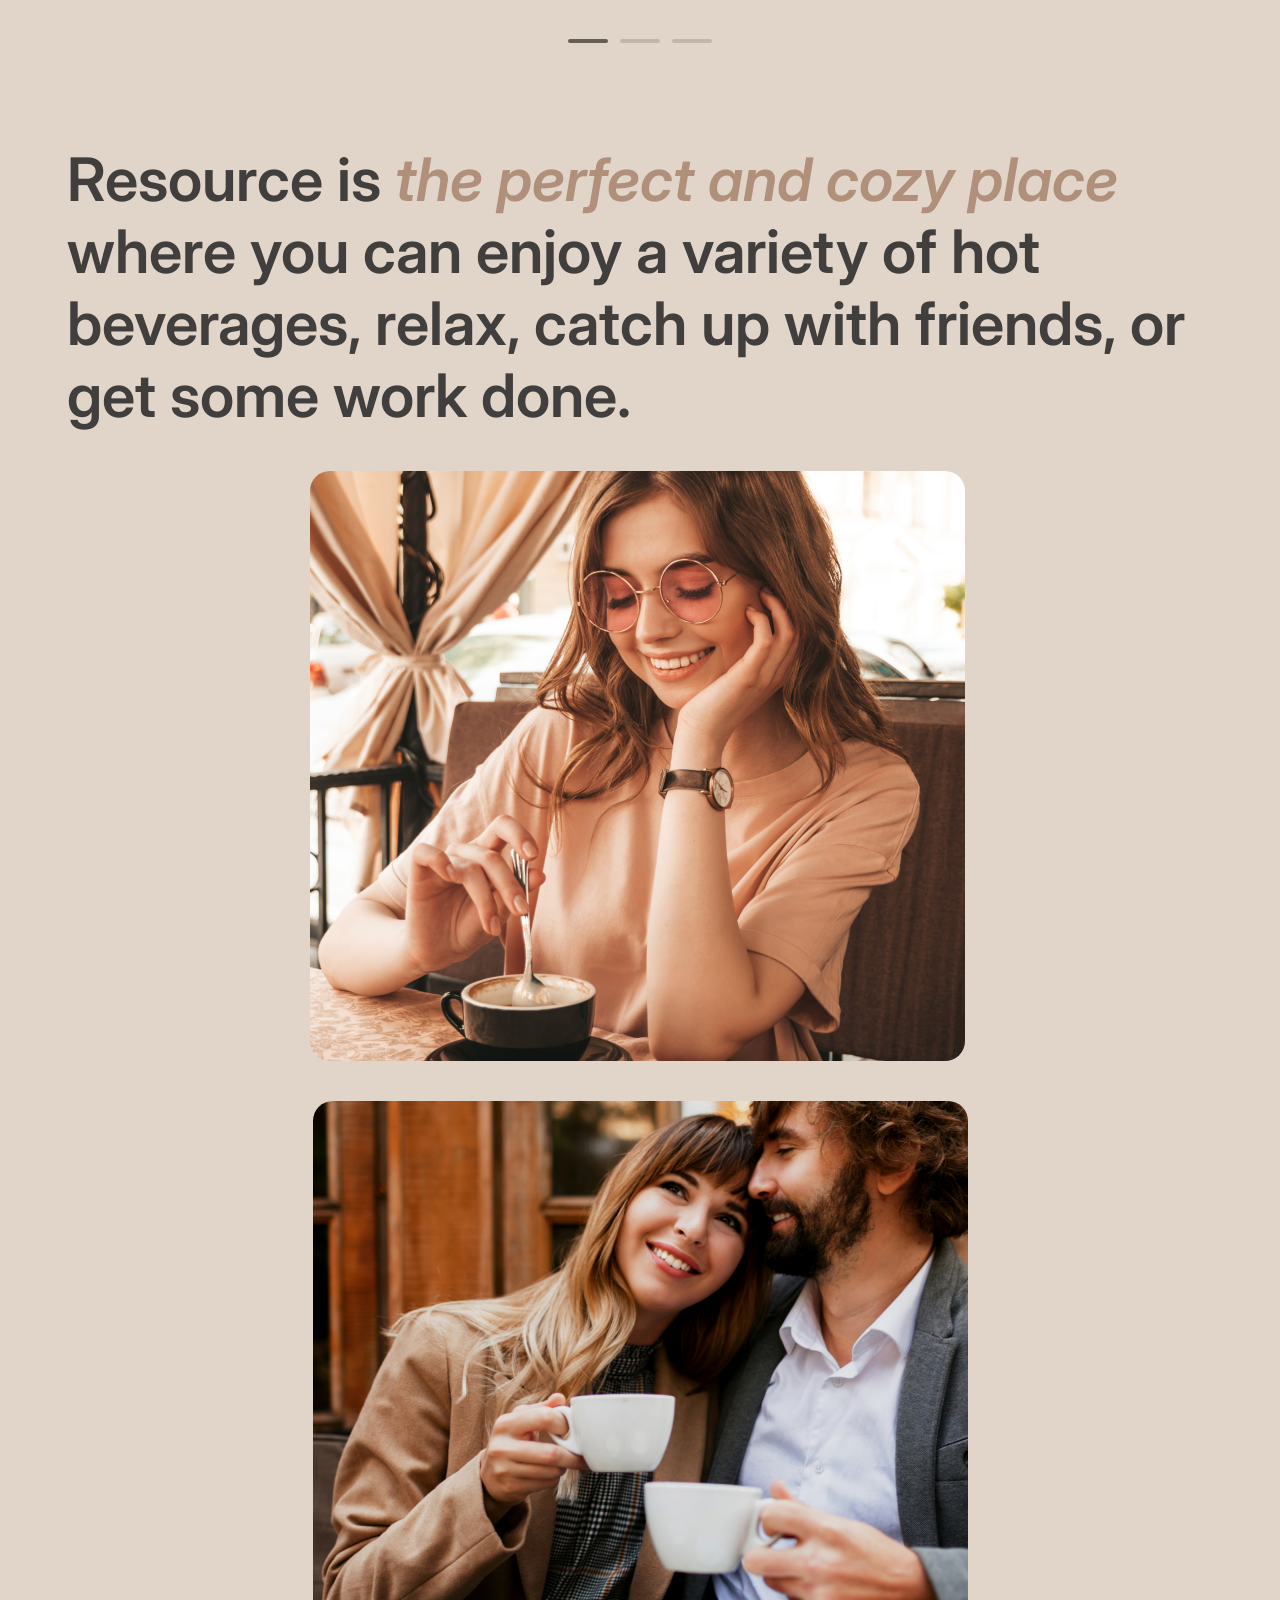
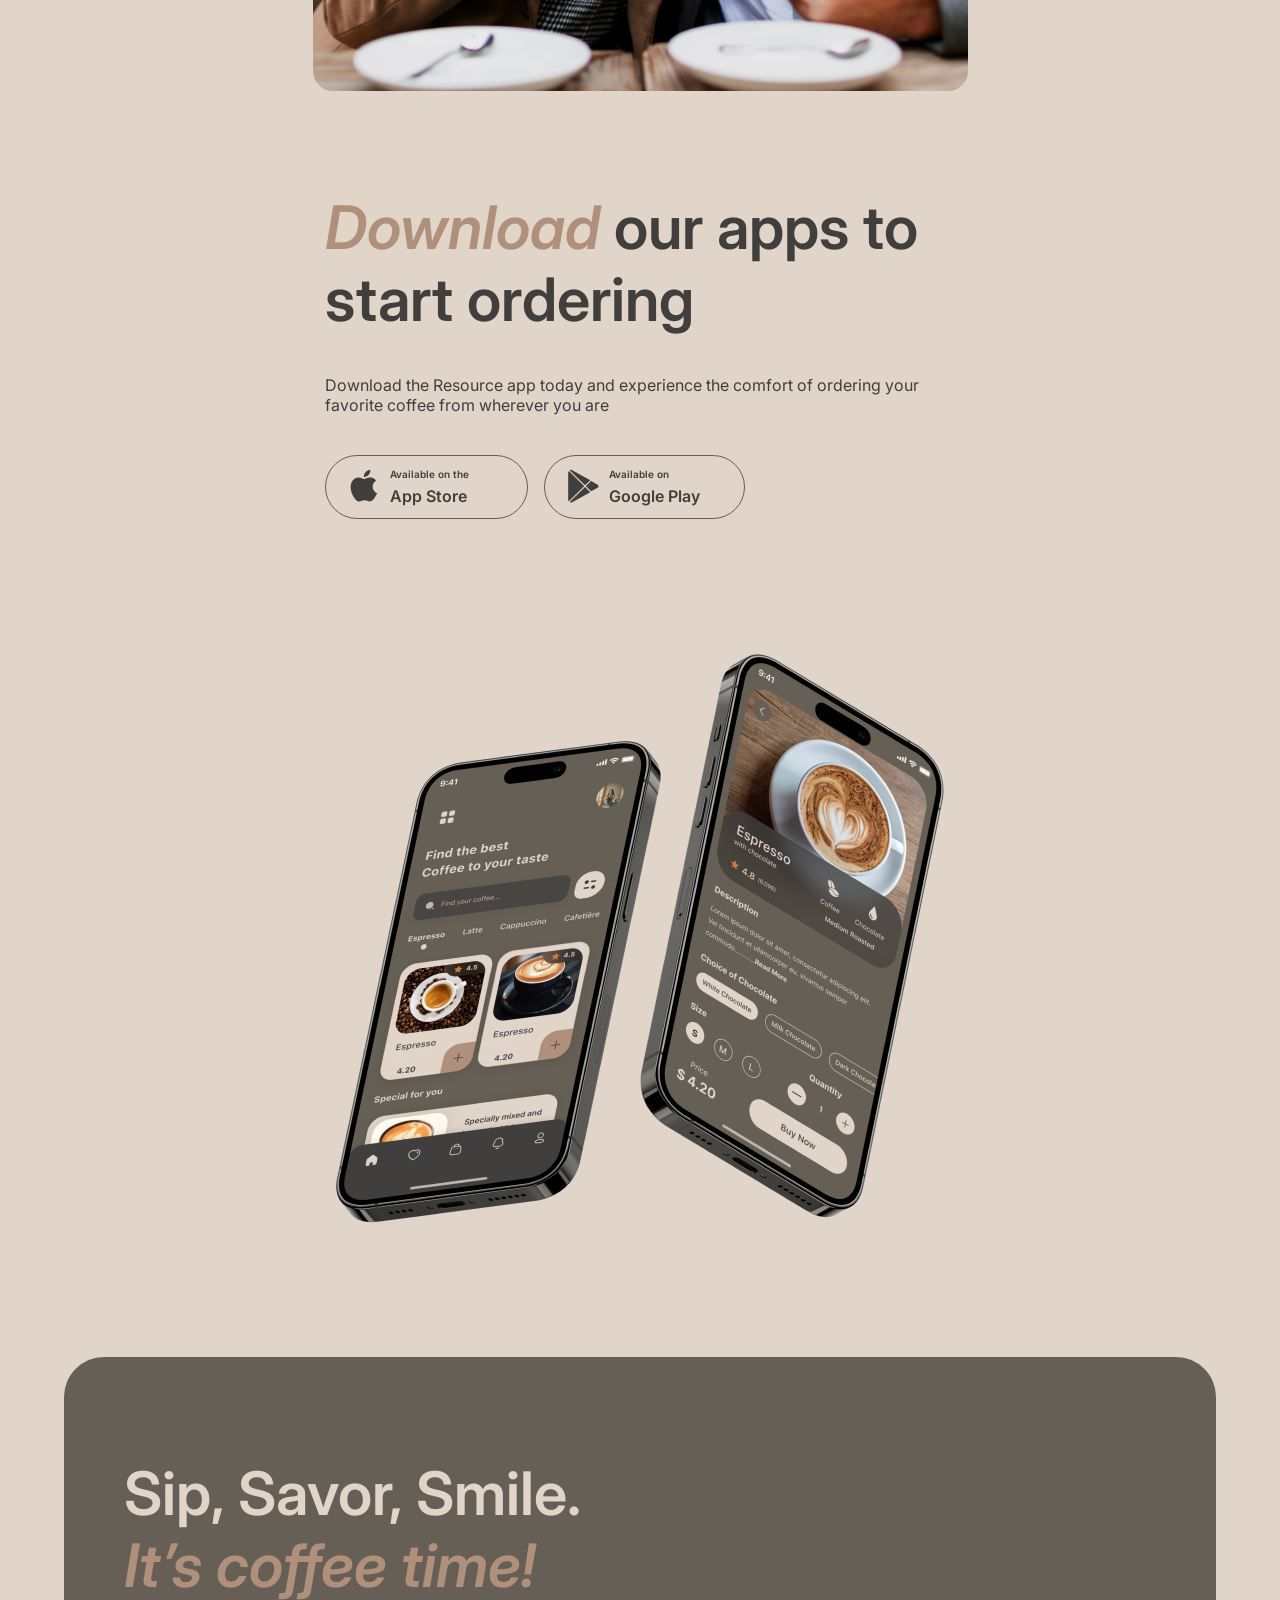
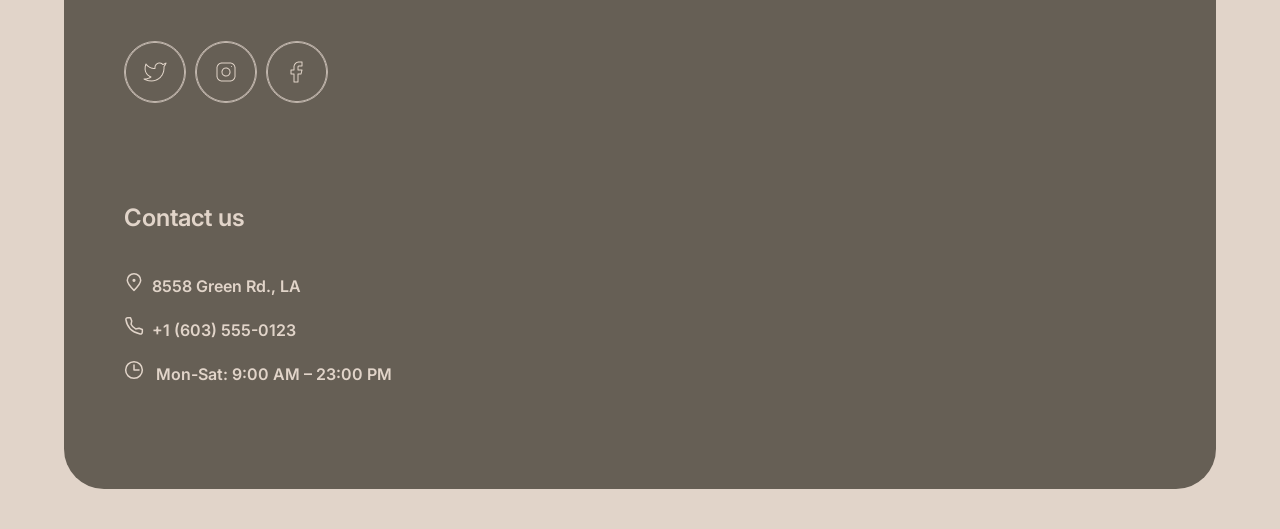
==== commit 2424d0ea: "upload third version of the site" ====
--- a/index.html
+++ b/index.html
@@ -71,7 +71,6 @@
       </div>
     </section>
     
-
     <section id="about-section" class="about-section">
       <h5>Resource is <span>the perfect and cozy place</span> where you can enjoy a variety of hot beverages, relax, catch up with friends, or get some work done.</h5>
 
--- a/css/responsive.css
+++ b/css/responsive.css
@@ -239,4 +239,111 @@
   .about-section .child {
     left: -54%;
   }
+}
+
+@media screen and (max-width: 1390px) {
+  #mobile-app {
+    flex-wrap: wrap;
+    width: 89.7%;
+  }
+  .left-side,
+  .rigth-side {
+    margin: 0 auto;
+  }
+  #mobile-app .left-side__block {
+    width: 630px;
+    height: 342px;
+    margin-top: unset;
+  }
+  #mobile-app .left-side {
+    height: unset;
+  }
+  .rigth-side img {
+    margin-top: 90px;
+    margin-bottom: 100px;
+  }
+  #mobile-app .left-side__block {
+    width: 100%;
+  }
+  #mobile-app {
+    height: unset;
+  }
+  .rigth-side img {
+    margin-bottom: unset;
+  }
+}
+
+@media screen and (max-width: 700px) {
+  .rigth-side img {
+    width: 348px;
+  }
+  #mobile-app .left-side__block .buttons {
+    flex-direction: column;
+    width: 202px;
+  }
+  .apple-button {
+    margin-bottom: 20px;
+  }
+  #mobile-app {
+    height: unset;
+  }
+  #mobile-app .left-side__block {
+    height: unset;
+  }
+  #mobile-app .left-side__block .buttons {
+    height: unset;
+  }
+  .rigth-side img {
+    margin-bottom: unset;
+  }
+  #mobile-app {
+    width: 91.6%;
+  }
+  #mobile-app .left-side__block h4,
+  #mobile-app .left-side__block span {
+    font-size: 32px;
+  }
+}
+
+@media screen and (max-width: 1390px) {
+  .footer-container .left-side,
+  .footer-container .rigth-side {
+    margin: unset;
+  }
+  footer .footer-container {
+    width: 85.3%;
+    flex-wrap: wrap;
+    padding: unset;
+    padding: 100px 0px 100px 60px;
+    height: unset;
+  }
+  #footer {
+    width: 90%;
+    height: unset;
+  }
+}
+
+@media screen and (max-width: 1380px) {
+  .footer-container .right-side {
+    margin-top: 100px;
+  }
+}
+
+@media screen and (max-width: 670px) {
+  footer .footer-container {
+    padding: 60px 0px 60px 16px;
+  }
+  .footer-container .left-side h1,
+  .footer-container .left-side span {
+    font-size: 31.5px;
+  }
+  .footer-container .right-side {
+    margin-top: 40px;
+  }
+  footer .footer-container {
+    width: 91%;
+  }
+  .rigth-side img {
+    margin-top: 40px;
+  }
 }
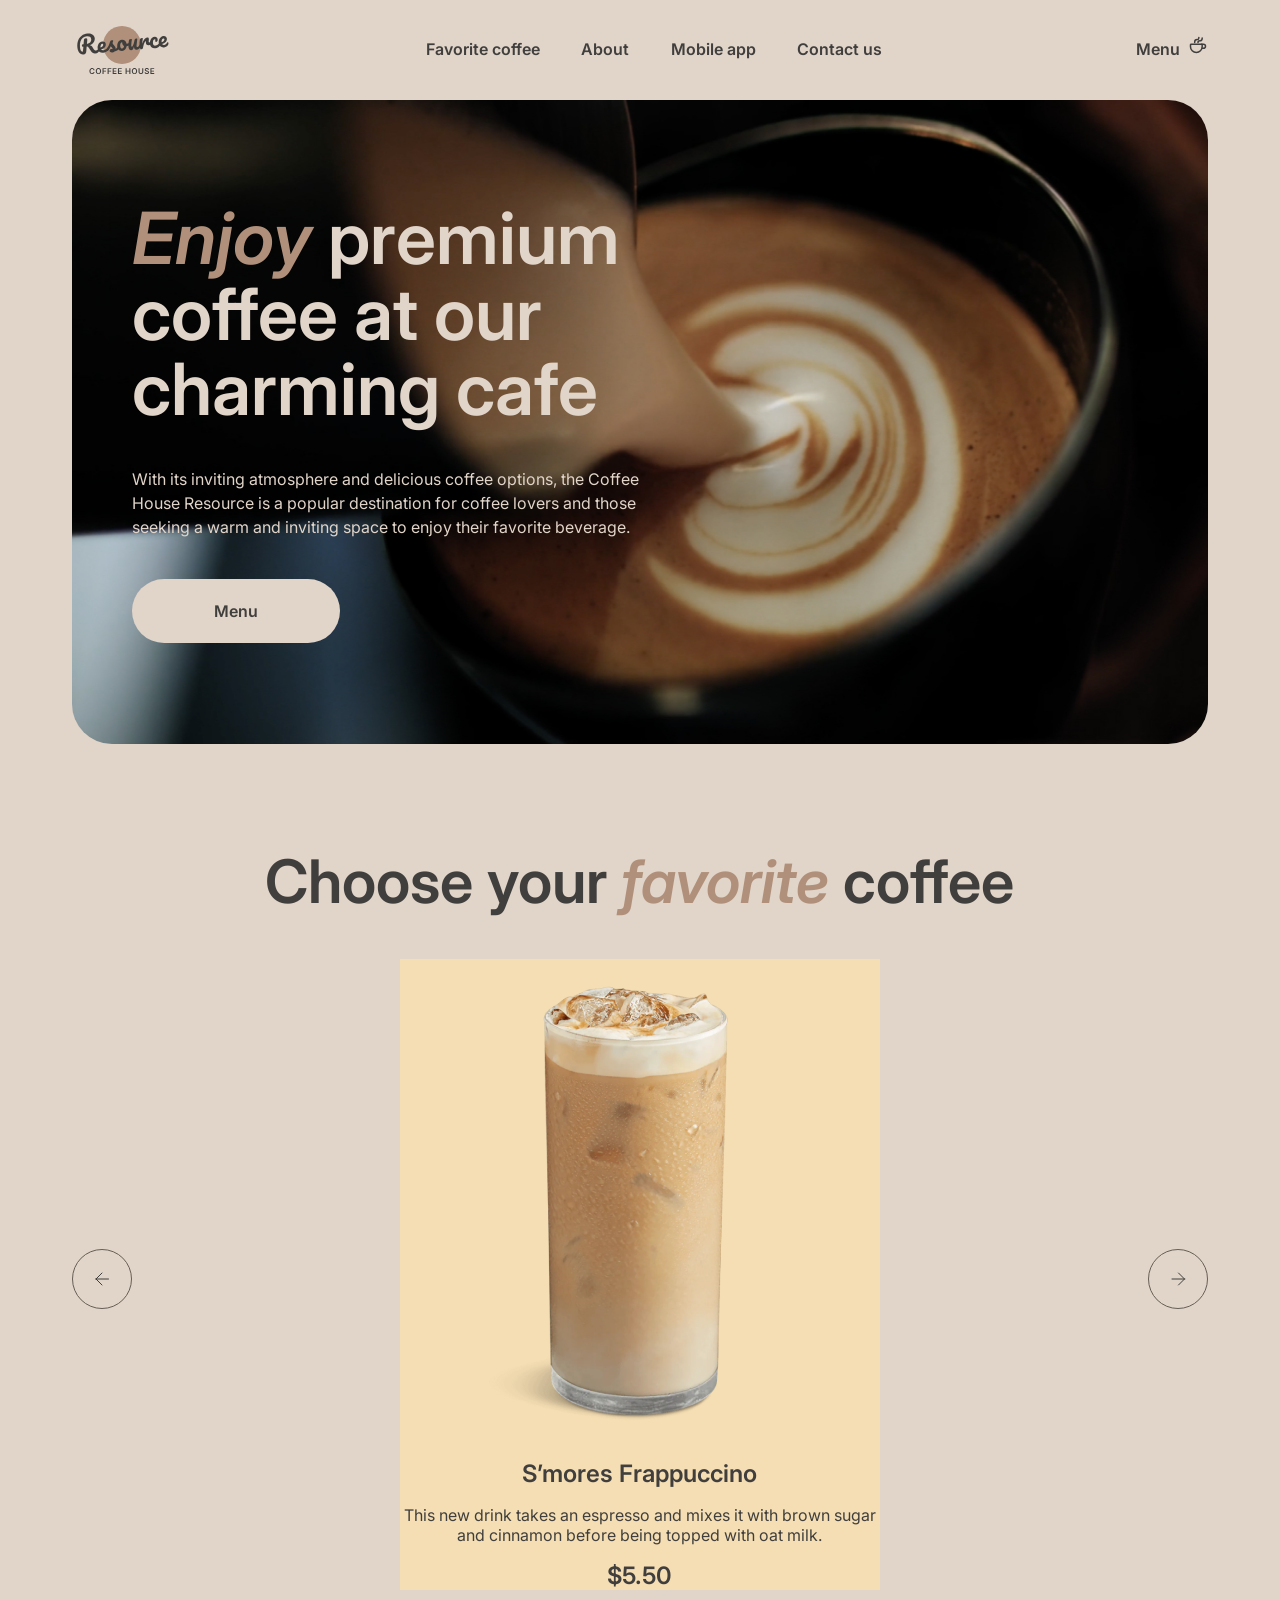
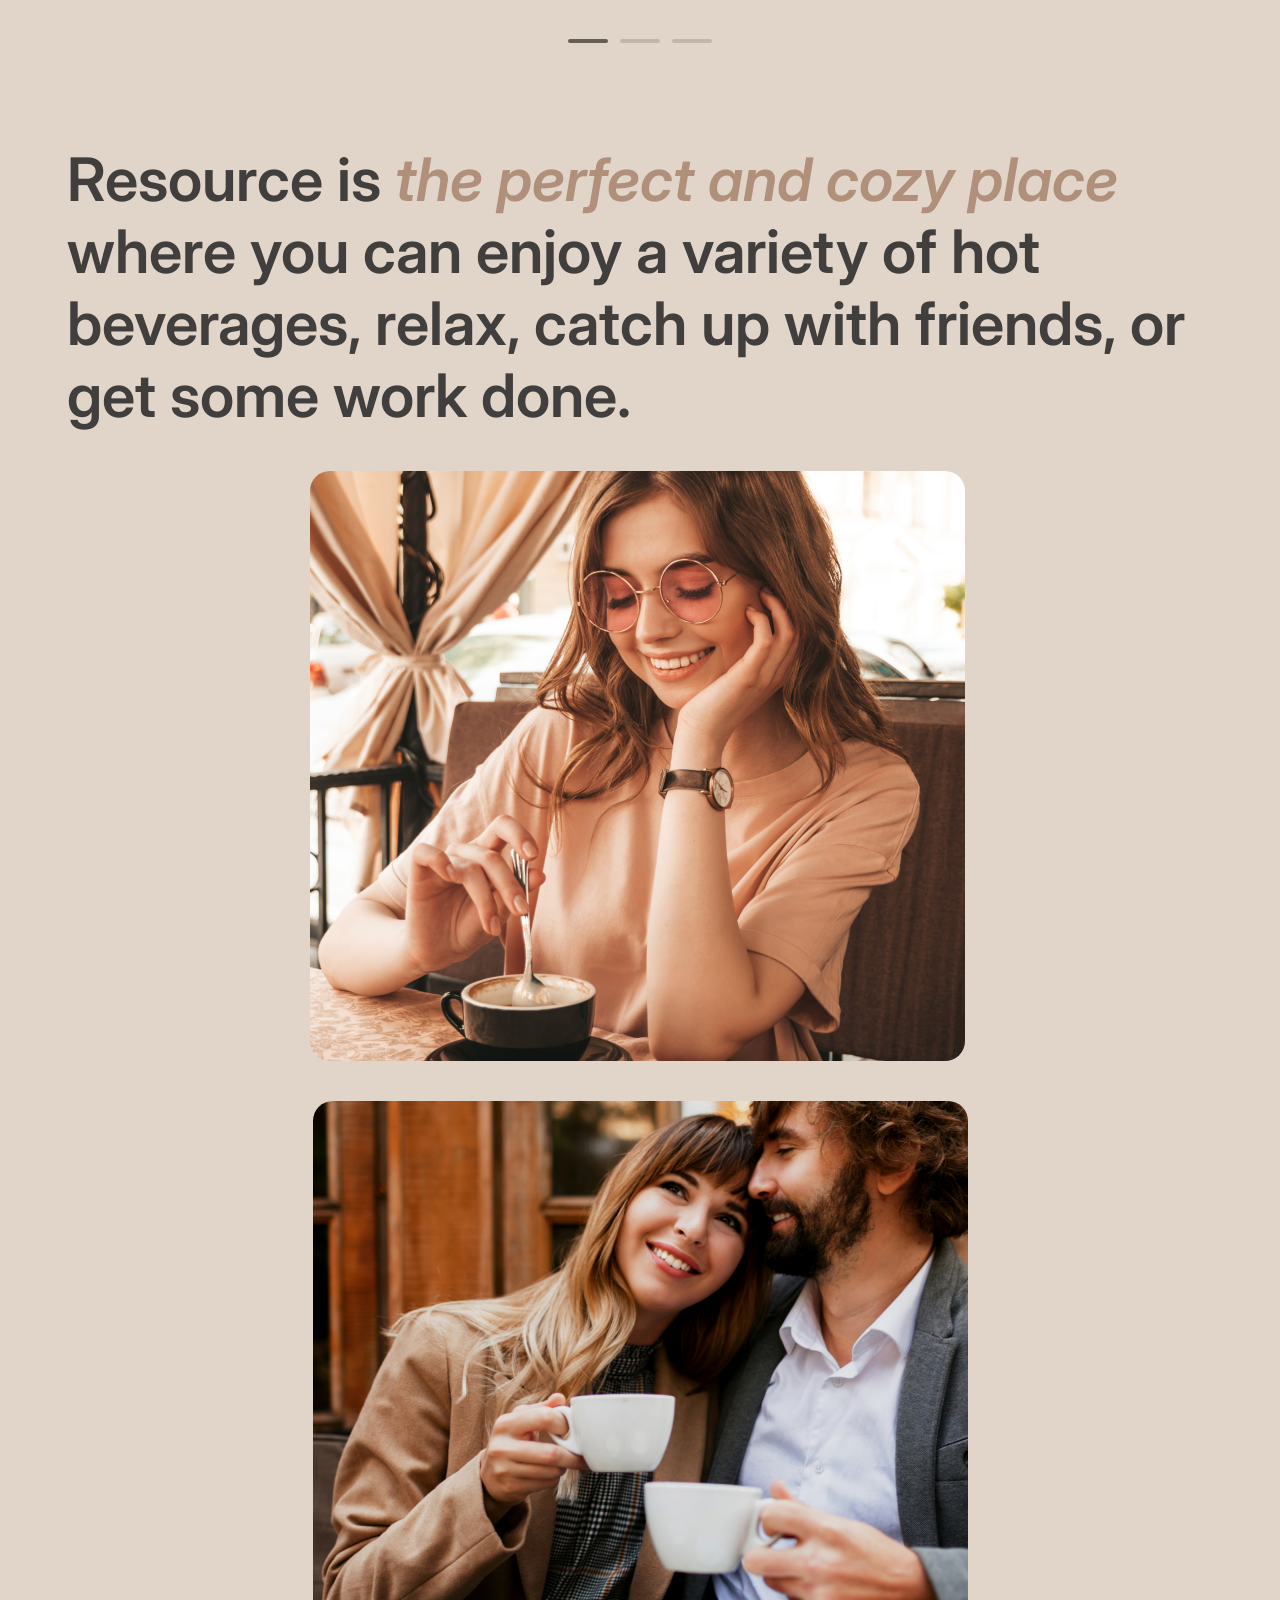
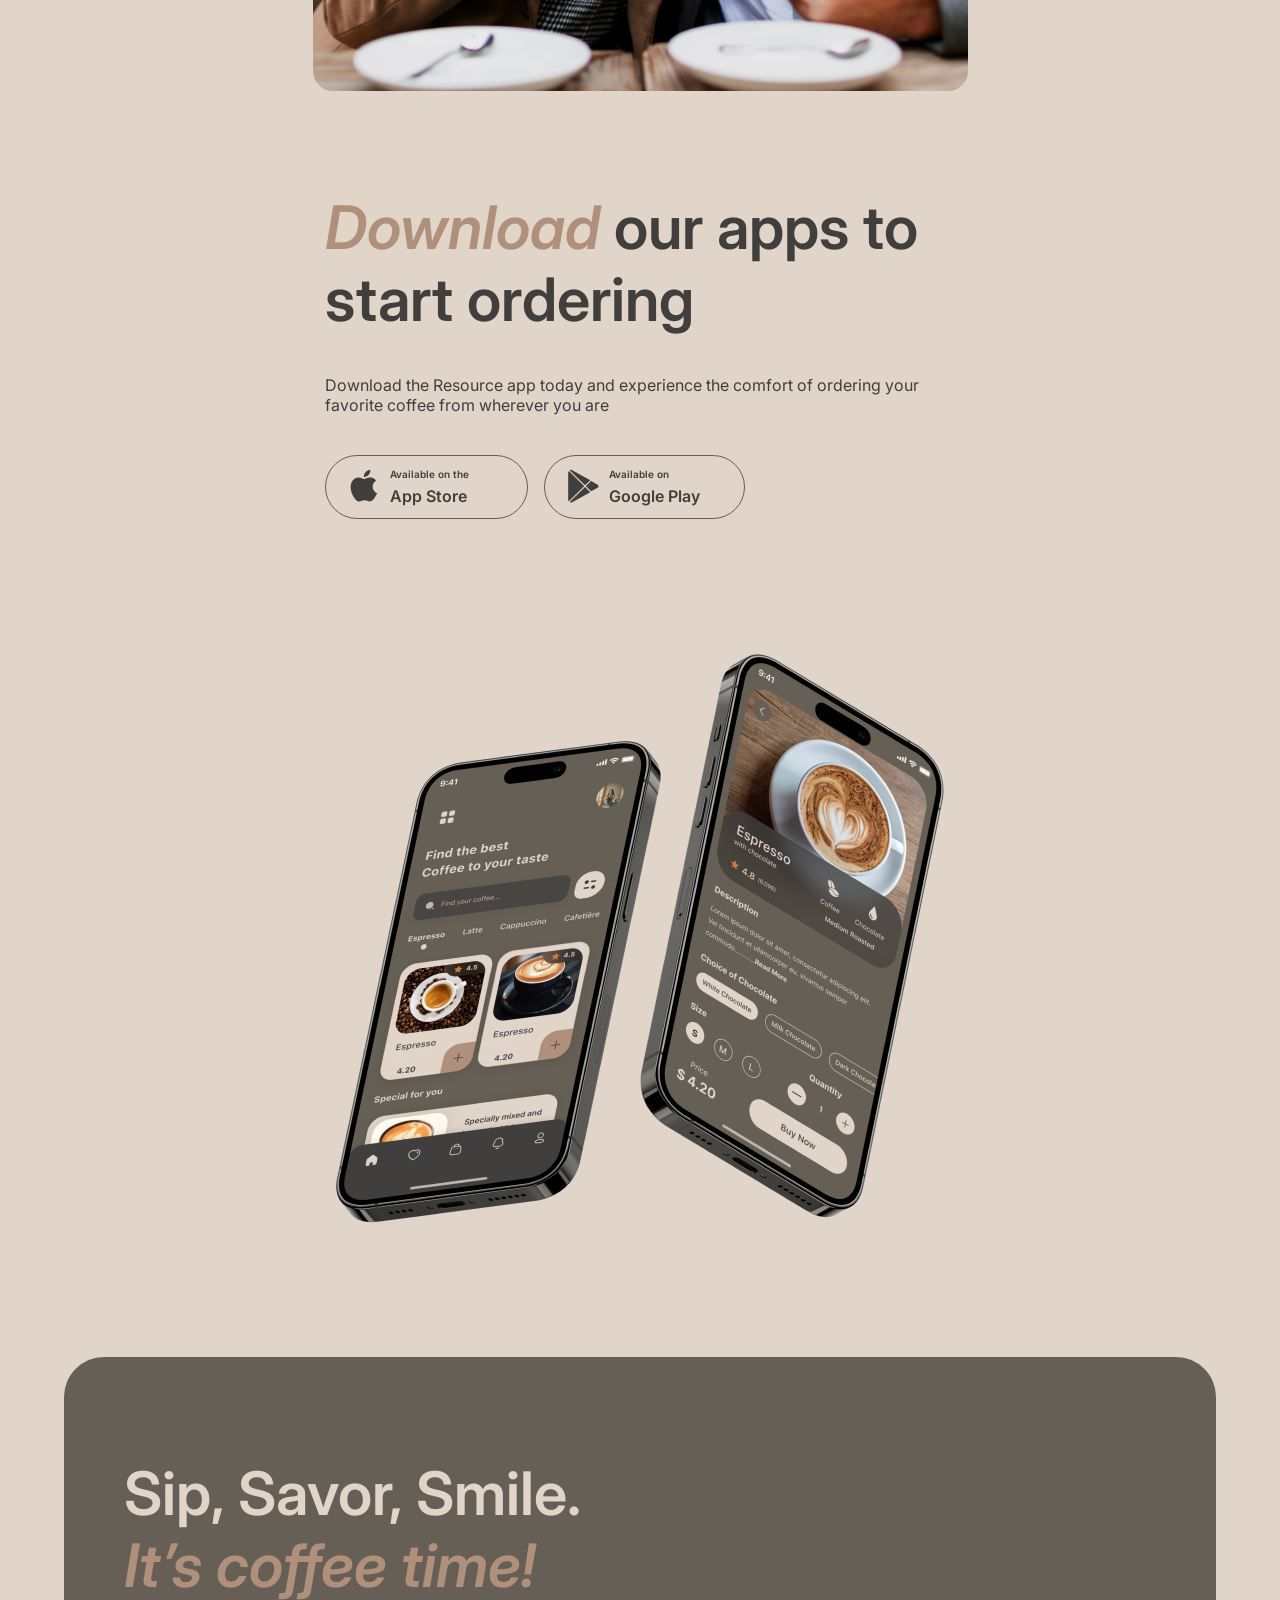
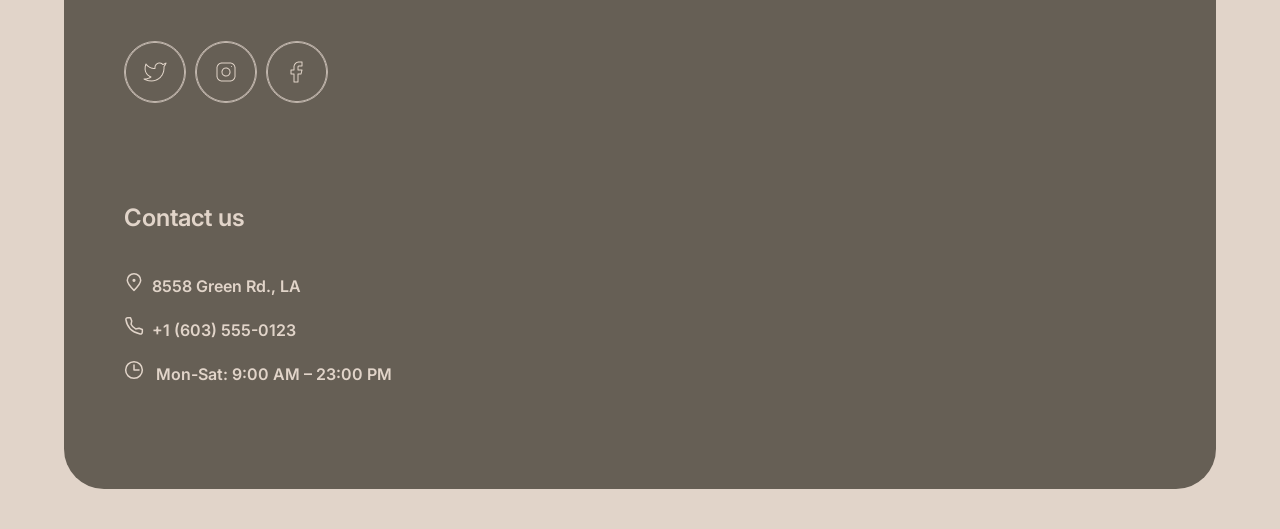
==== commit c8b76855: "feat: add carusel to favorite coffee block" ====
--- a/index.html
+++ b/index.html
@@ -33,6 +33,17 @@
         <li class="burger-menu"></li>
       </ul>
     </div>
+
+    <div class="burger-block">
+      <ul>
+        <li class="link" style="margin-top: 60px;"><a href="#favorite-coffee">Favorite coffee</a></li>
+        <li class="link"><a href="#about-section">About</a></li>
+        <li class="link"><a href="#mobile-app">Mobile app</a></li>
+        <li class="link"><a href="#footer">Contact us</a></li>
+      </ul>
+      <a class="go-to-ceffe-menu link" href="./pages/coffee-menu.html">Menu <img style="position: absolute; margin-left: 16px;" src="./img/coffee-cup-burger.svg" alt="coffee cup"></a>
+      </div>
+    </div>
   </header>
 
   <main>
@@ -54,20 +65,36 @@
       <div class="slider-block">
         <button class="arrow-left"></button>
           <div class="slider">
-            <div class="slide-1">
-              <img src="./img/coffee-slider-1.png" alt="slider-1">
-              <h3>S’mores Frappuccino</h3>
-              <p>This new drink takes an espresso and mixes it with brown sugar and cinnamon before being topped with oat milk.</p>
-              <h4>$5.50</h4>
+            <div class="elements">
+              <div class="slide slide1">
+                <img src="./img/coffee-slider-1.png" alt="slider-1">
+                <h3>S’mores Frappuccino</h3>
+                <p>This new drink takes an espresso and mixes it with brown sugar and cinnamon before being topped with oat milk.</p>
+                <h4>$5.50</h4>
+              </div>
+  
+              <div class="slide slide2">
+                <img src="./img/coffee-slider-1.png" alt="slider-1">
+                <h3>S’mores Frappuccino</h3>
+                <p>This new drink takes an espresso and mixes it with brown sugar and cinnamon before being topped with oat milk.</p>
+                <h4>$5.50</h4>
+              </div>
+  
+              <div class="slide slide3">
+                <img src="./img/coffee-slider-1.png" alt="slider-1">
+                <h3>S’mores Frappuccino</h3>
+                <p>This new drink takes an espresso and mixes it with brown sugar and cinnamon before being topped with oat milk.</p>
+                <h4>$5.50</h4>
+              </div>
             </div>
           </div>
         <button class="arrow-right"></button>
       </div>
 
       <div class="pagination-block">
-        <div class="pagination-1 active"></div>
-        <div class="pagination-2"></div>
-        <div class="pagination-3"></div>
+        <div class="pagination active"></div>
+        <div class="pagination"></div>
+        <div class="pagination"></div>
       </div>
     </section>
     
@@ -136,5 +163,6 @@
   </footer>
 
   <script src="./js/script.js"></script>
+  <script src="./js/carousel.js"></script>
 </body>
 </html>
--- a/css/style.css
+++ b/css/style.css
@@ -17,6 +17,7 @@
 header {
   margin-top: 20px;
   margin-bottom: 20px;
+  overflow: hidden;
 }
 
 .coffe-menu {
@@ -329,6 +330,7 @@
   margin: 0 auto;
   display: flex;
   justify-content: space-between;
+  transition: all 1s;
 }
 
 .pagination-block div.active {
@@ -336,6 +338,7 @@
   height: 4px;
   border-radius: 100px;
   background: #665F55;
+  transition: all 1s;
 }
 
 .pagination-block div {
@@ -343,6 +346,7 @@
   height: 4px;
   border-radius: 100px;
   background: #C1B6AD;
+  transition: all 1s;
 }
 
 
@@ -768,4 +772,86 @@
   width: 44px;
   height: 44px;
   display: none;
-}+  transition: .8s all;
+}
+
+header .coffee-menu .burger-menu.active {
+  background-image: url("../img/responsive/768px/button-icon-burger-active.svg");
+  background-repeat: no-repeat;
+  background-size: contain;
+  width: 44px;
+  height: 44px;
+  transition: .8s all;
+}
+
+.burger-block {
+  width: 100%;
+  height: 100%;
+  background: #E1D4C9;
+  position: fixed;
+  z-index: 1;
+  left: 100%;
+  transition: 0.3s;
+  display: block;
+  top: 100px;
+  opacity: 0;
+}
+
+.burger-block.active {
+  left: 0%;
+  position: absolute;
+  opacity: 1;
+}
+
+body.active {
+  overflow: hidden;
+}
+
+header {
+  overflow: hidden;
+}
+
+.burger-block ul li {
+  display: block;
+  width: fit-content;
+  margin: 0 auto;
+  margin-bottom: 60px;
+}
+
+.burger-block ul li a {
+  color: #403F3D;
+  font-family: Inter;
+  font-size: 32px;
+  font-style: normal;
+  font-weight: 600;
+  text-decoration: none;
+}
+
+.go-to-ceffe-menu {
+  text-decoration: none;
+  color: #403F3D;
+  font-size: 32px;
+  font-style: normal;
+  font-weight: 600;
+  font-family: Inter;
+  display: block;
+  width: 143px;
+  margin: 0 auto;
+}
+
+.slider {
+  overflow: hidden;
+  position: relative;
+  transition: all 1s;
+}
+
+.slider .elements {
+  display: flex;
+  position: absolute;
+  transition: all 1s;
+  left: 0px;
+}
+
+.slider .slide {
+  background: wheat;
+}
--- a/css/responsive.css
+++ b/css/responsive.css
@@ -190,11 +190,14 @@
 @media screen and (max-width: 769px) {
   .about-section .column-1,
   .about-section .column-2 {
-    width: 100%;
+    /* width: 100%; */
   }
   .column-1 .parent,
   .column-2 .parent {
-    width: 100%;
+    /* width: 100%; */
+  }
+  #mobile-app .left-side {
+    width: unset;
   }
 }
 
@@ -346,4 +349,55 @@
   .rigth-side img {
     margin-top: 40px;
   }
+}
+
+
+
+
+/* 
+  RESPONSIVE DESIGN FOR COFFEE MENU PAGE
+*/
+
+@media screen and (max-width: 1390px) {
+  .coffee-tea-des {
+    width: 100%;
+  }
+}
+
+@media screen and (max-width: 1352px) {
+  .item_block-to-hide {
+    display: none;
+  }
+  .coffee-tea-des .menu .item.kahlua {
+    margin-right: 0;
+  }
+  .menu-block .menu {
+    width: 660px;
+    margin: 0 auto;
+  }
+  .refresh-button {
+    display: block;
+  }
+}
+
+@media screen and (max-width: 850px) {
+  .coffee-tea-des h1 {
+    width: 89.6%;
+  }
+}
+
+@media screen and (max-width: 700px) {
+  .menu-block .menu {
+    width: 311px;
+  }
+  .menu-block .menu .item {
+    margin-right: 0px;
+  }
+  .coffee-tea-des h1,
+  .coffee-tea-des h1 span {
+    font-size: 32px;
+  }
+  .coffee-tea-des .menu-block .menu-buttons {
+    width: 345px;
+  }
 }
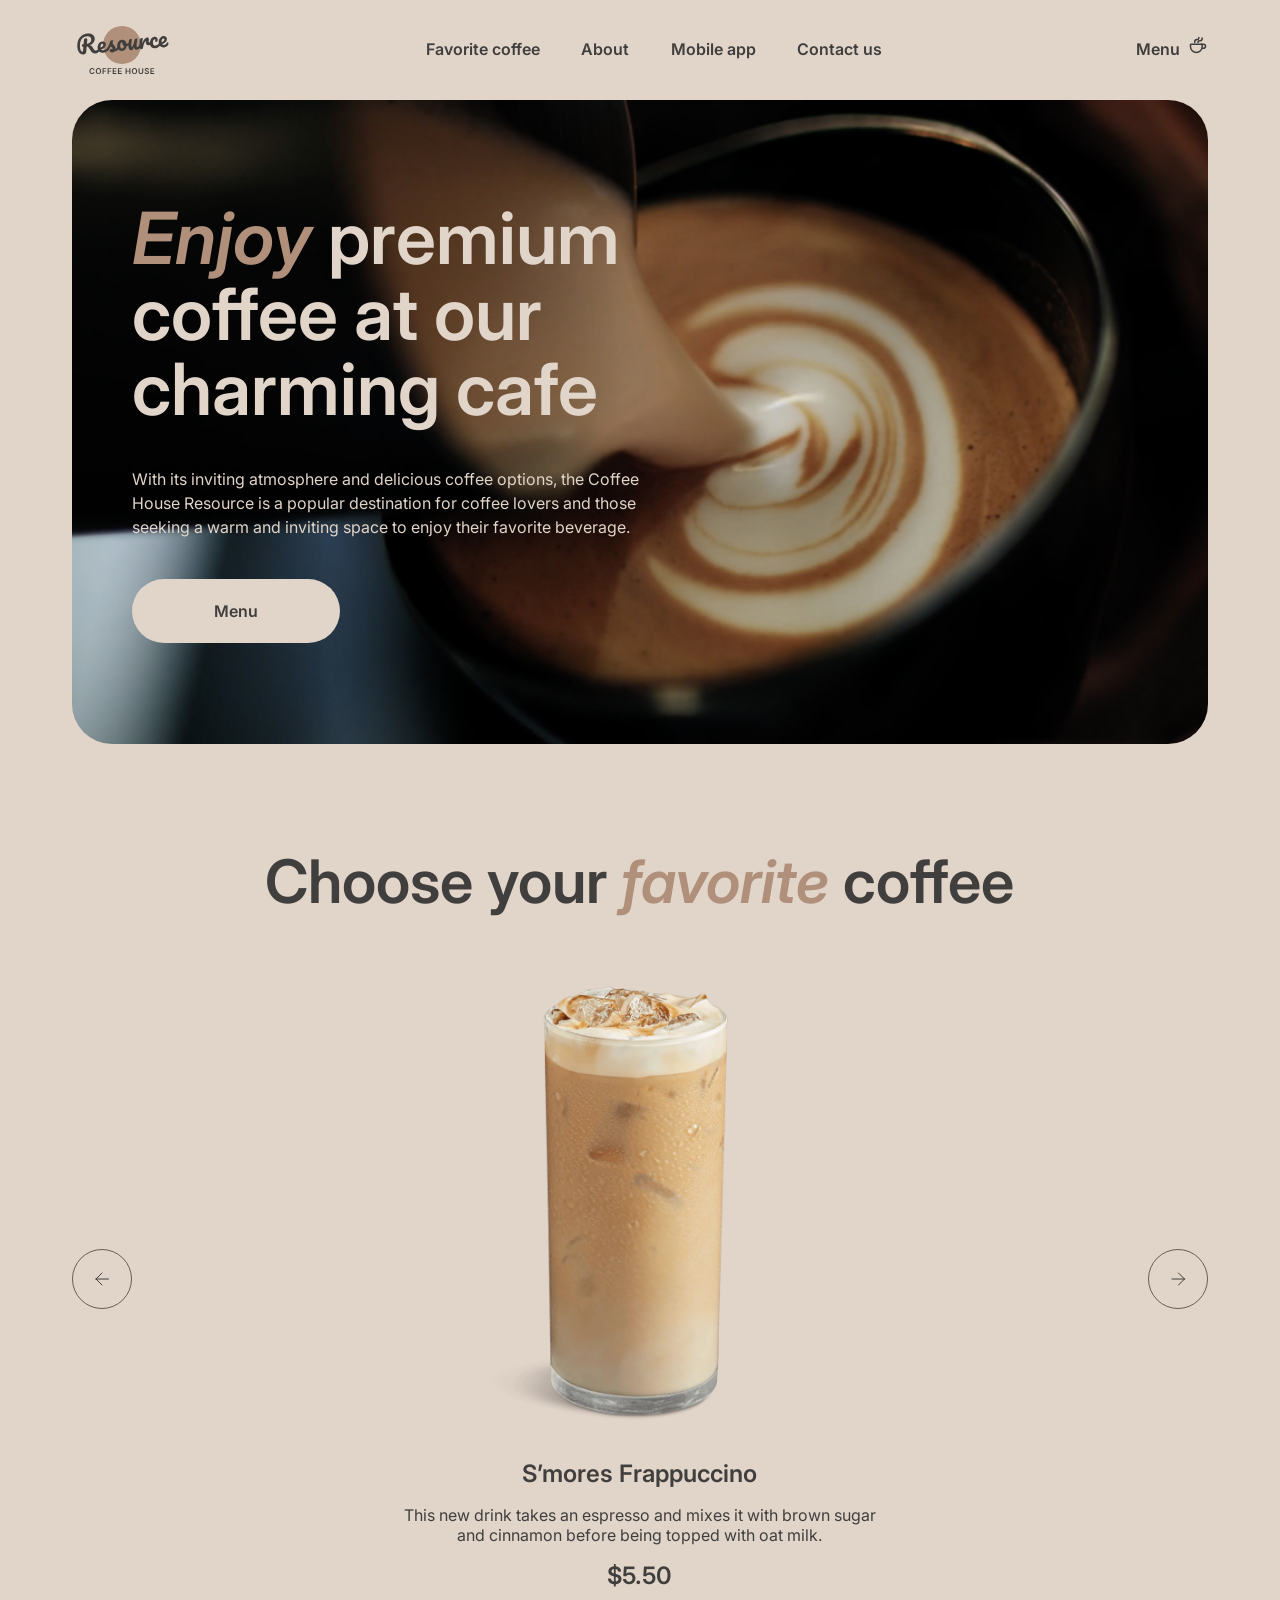
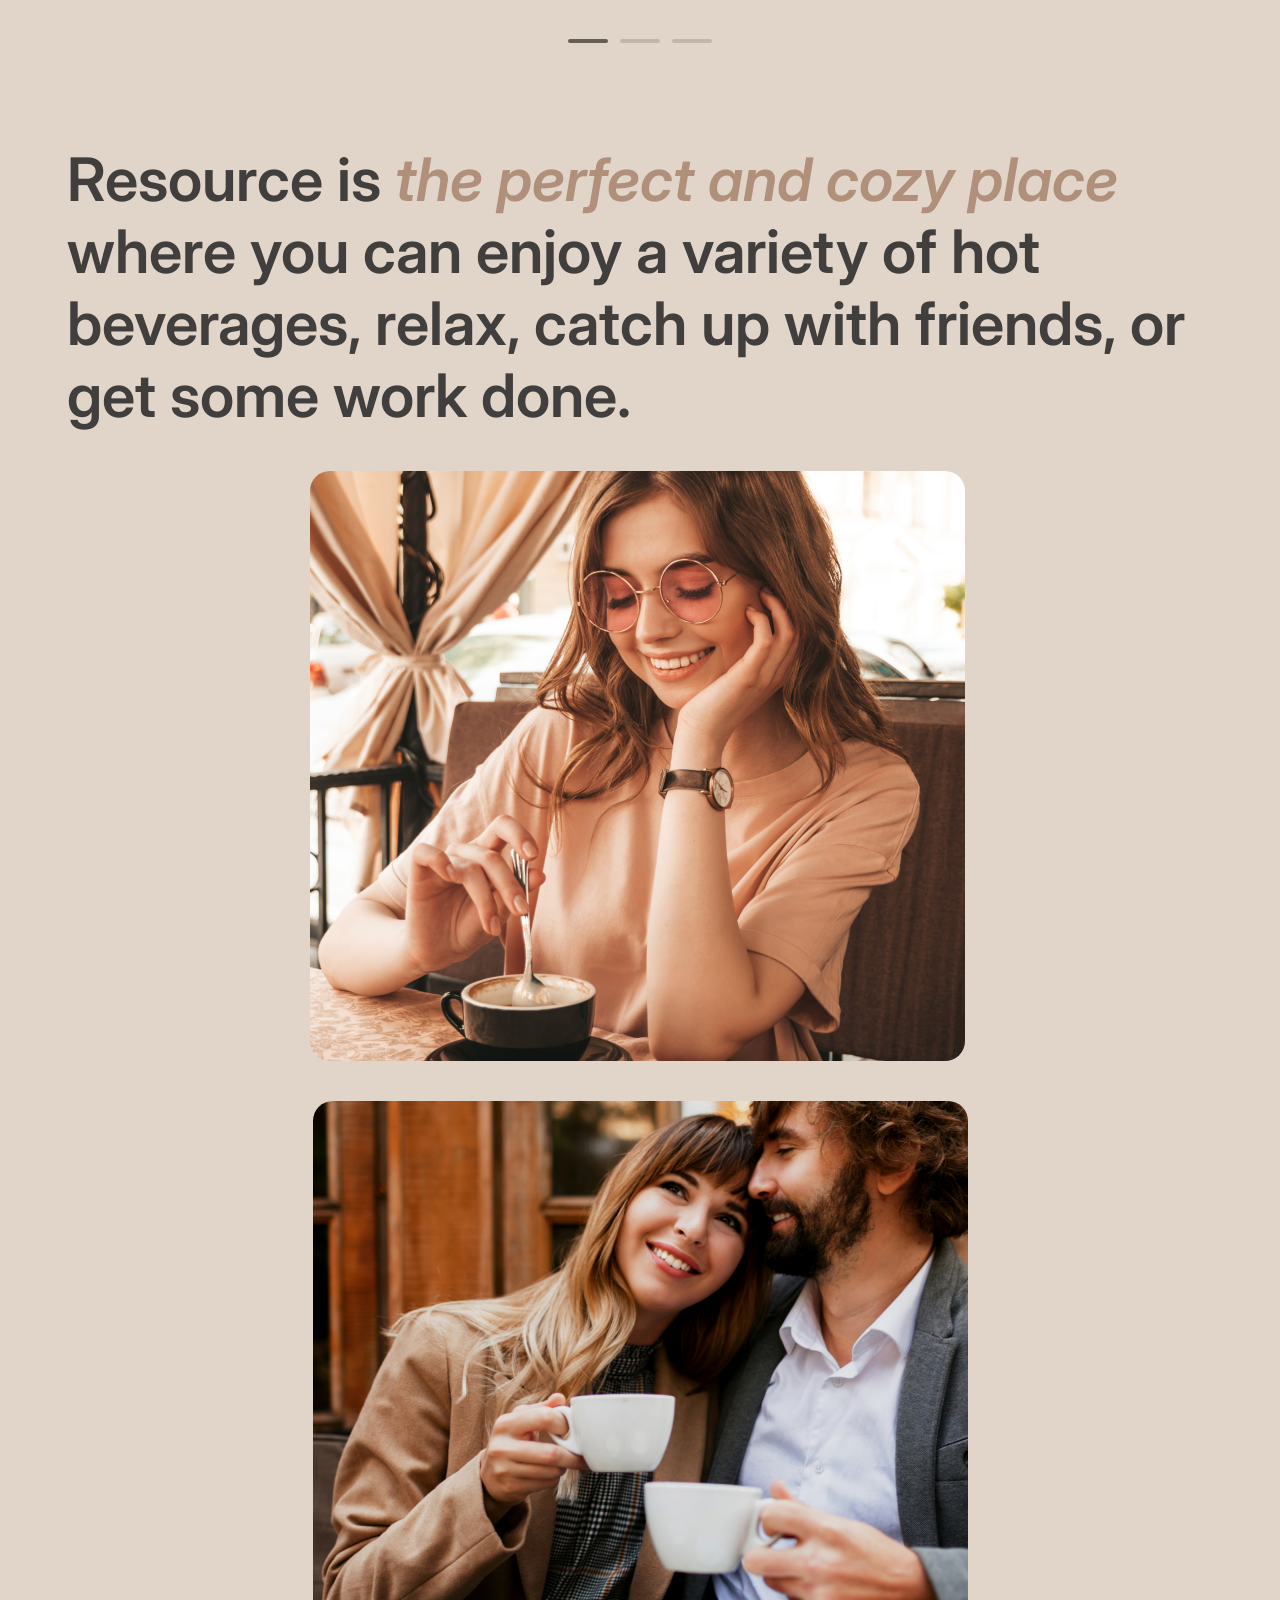
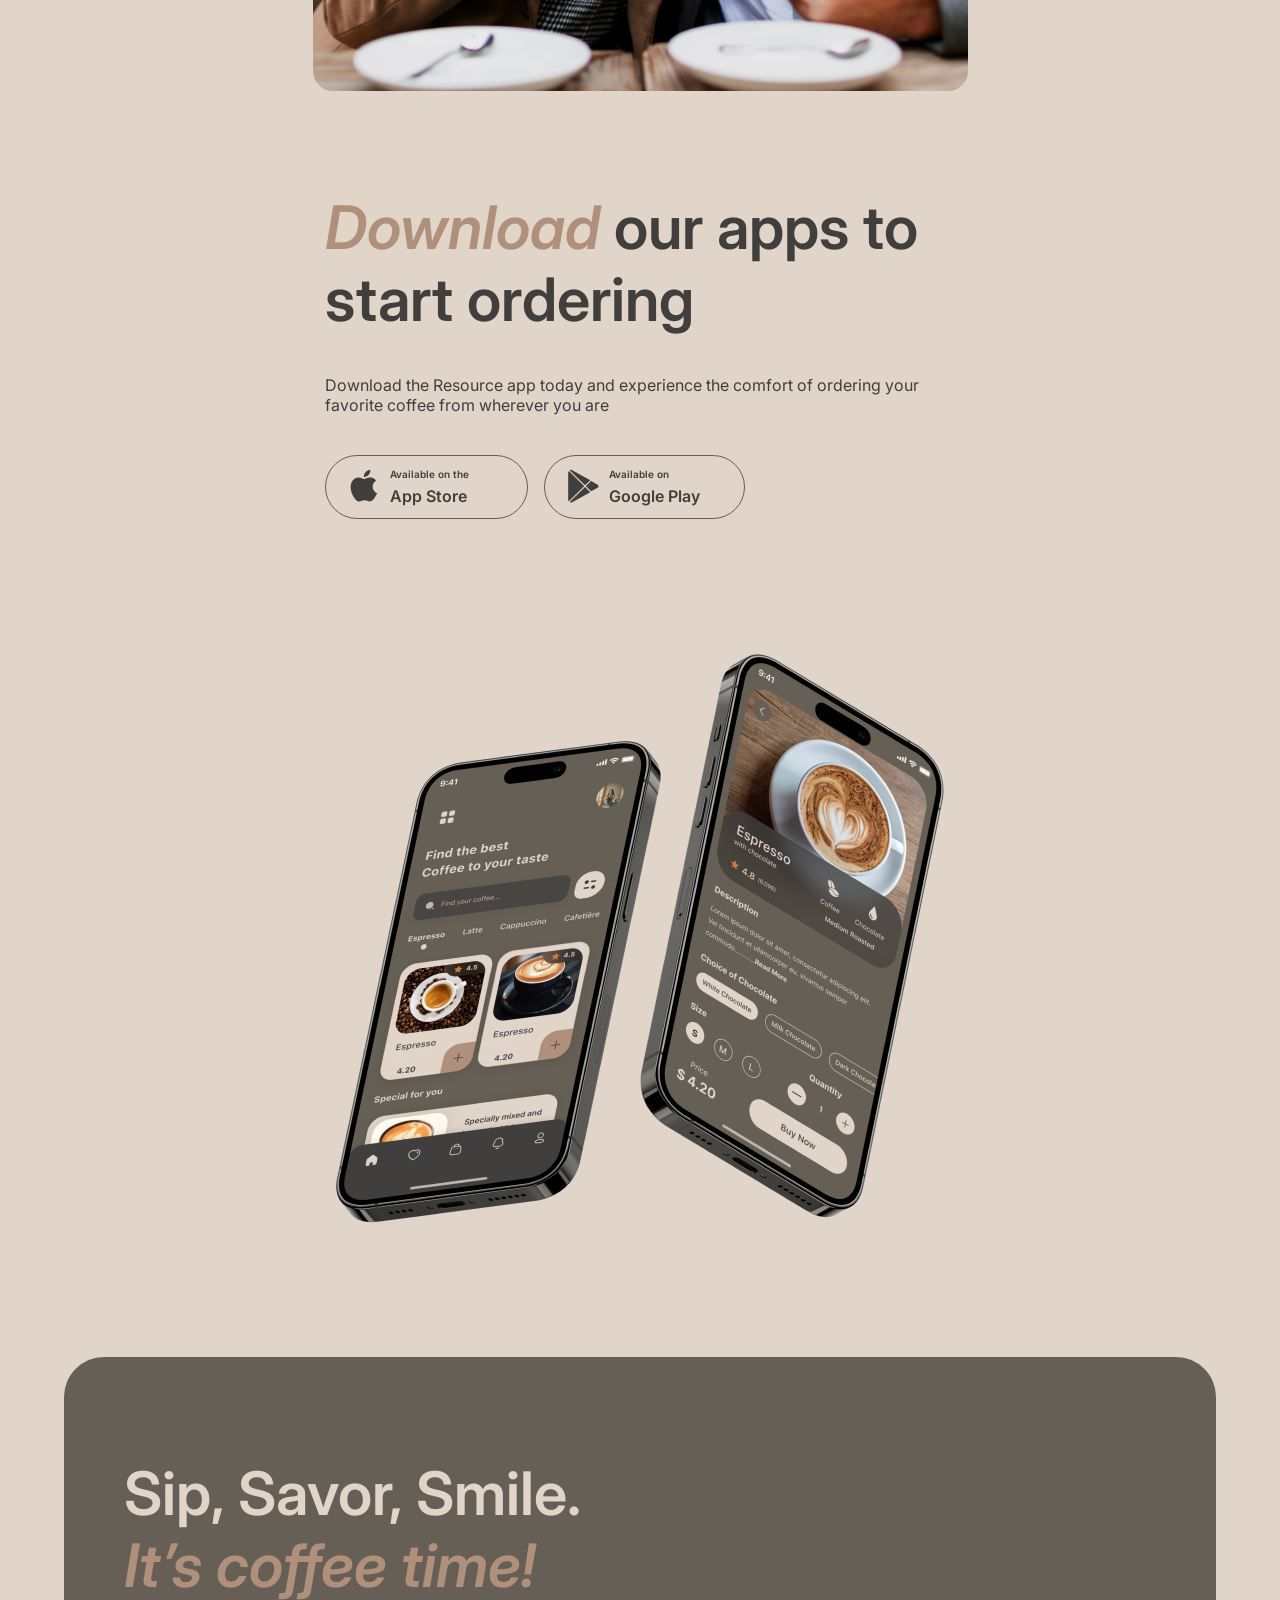
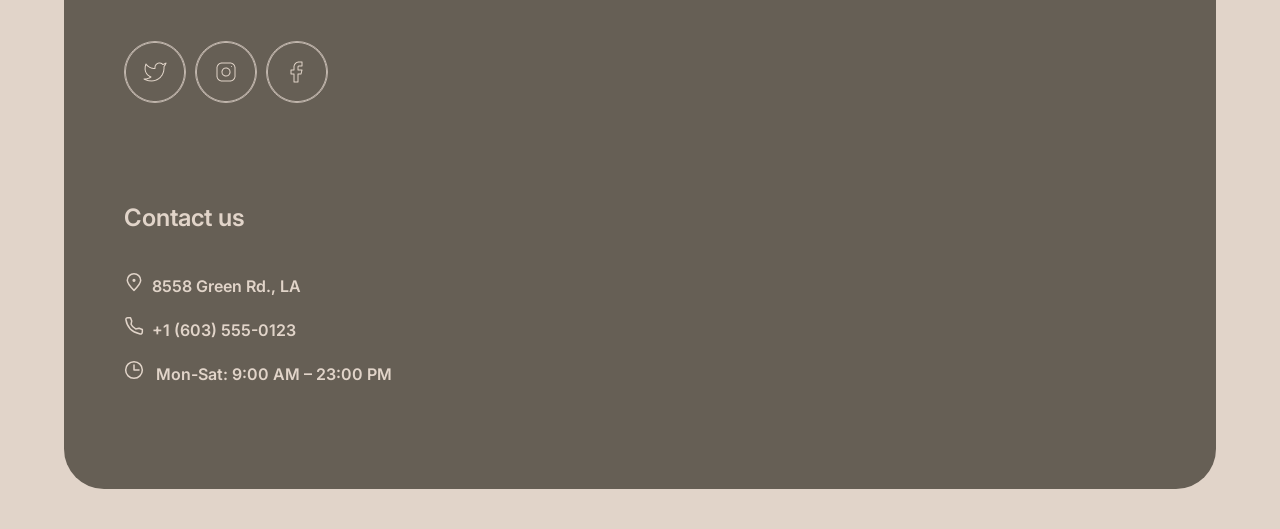
==== commit 9ebb7216: "feat: add switching effect to the carusel" ====
--- a/index.html
+++ b/index.html
@@ -67,24 +67,24 @@
           <div class="slider">
             <div class="elements">
               <div class="slide slide1">
-                <img src="./img/coffee-slider-1.png" alt="slider-1">
+                <img src="./img/coffee-slider-1.svg" alt="slider-1">
                 <h3>S’mores Frappuccino</h3>
                 <p>This new drink takes an espresso and mixes it with brown sugar and cinnamon before being topped with oat milk.</p>
                 <h4>$5.50</h4>
               </div>
   
               <div class="slide slide2">
-                <img src="./img/coffee-slider-1.png" alt="slider-1">
-                <h3>S’mores Frappuccino</h3>
-                <p>This new drink takes an espresso and mixes it with brown sugar and cinnamon before being topped with oat milk.</p>
-                <h4>$5.50</h4>
+                <img src="./img/coffee-slider-2.svg" alt="slider-1">
+                <h3>Caramel Macchiato</h3>
+                <p>Fragrant and unique classic espresso with rich caramel-peanut syrup, with cream under whipped thick foam.</p>
+                <h4>$5.00</h4>
               </div>
   
               <div class="slide slide3">
-                <img src="./img/coffee-slider-1.png" alt="slider-1">
-                <h3>S’mores Frappuccino</h3>
-                <p>This new drink takes an espresso and mixes it with brown sugar and cinnamon before being topped with oat milk.</p>
-                <h4>$5.50</h4>
+                <img src="./img/coffee-slider-3.svg" alt="slider-1">
+                <h3>Ice coffee</h3>
+                <p>A popular summer drink that tones and invigorates. Prepared from coffee, milk and ice.</p>
+                <h4>$4.50</h4>
               </div>
             </div>
           </div>
--- a/css/style.css
+++ b/css/style.css
@@ -842,16 +842,12 @@
 .slider {
   overflow: hidden;
   position: relative;
-  transition: all 1s;
+  transition: all 0.6s;
 }
 
 .slider .elements {
   display: flex;
   position: absolute;
-  transition: all 1s;
+  transition: all 0.6s;
   left: 0px;
-}
-
-.slider .slide {
-  background: wheat;
-}
+}
--- a/css/responsive.css
+++ b/css/responsive.css
@@ -130,7 +130,7 @@
     font-size: 38px;
   }
   .slider-block .slider {
-    height: unset;
+    /* height: unset; */
   }
   .slider .slide-1 {
     height: unset;
@@ -151,8 +151,8 @@
   .choose-fav-coffee span {
     font-size: 32px;
   }
-  .slider-block .slider {
-    height: unset;
+  .slider .elements {
+    width: 300%;
   }
   .slider .slide-1 {
     height: unset;
@@ -400,4 +400,280 @@
   .coffee-tea-des .menu-block .menu-buttons {
     width: 345px;
   }
+}
+
+@media screen and (max-width: 508px) {
+  .slider-block .slider {
+    height: 637px;
+  }
+}
+
+@media screen and (max-width: 506px) {
+  .slider-block .slider {
+    height: 635px;
+  }
+}
+
+@media screen and (max-width: 504px) {
+  .slider-block .slider {
+    height: 633px;
+  }
+}
+
+@media screen and (max-width: 502px) {
+  .slider-block .slider {
+    height: 631px;
+  }
+}
+
+@media screen and (max-width: 500px) {
+  .slider-block .slider {
+    height: 629px;
+  }
+}
+
+@media screen and (max-width: 498px) {
+  .slider-block .slider {
+    height: 628px;
+  }
+}
+
+@media screen and (max-width: 496px) {
+  .slider-block .slider {
+    height: 625px;
+  }
+}
+
+@media screen and (max-width: 494px) {
+  .slider-block .slider {
+    height: 623px;
+  }
+}
+
+@media screen and (max-width: 492px) {
+  .slider-block .slider {
+    height: 620px;
+  }
+}
+
+@media screen and (max-width: 490px) {
+  .slider-block .slider {
+    height: 617px;
+  }
+}
+
+@media screen and (max-width: 488px) {
+  .slider-block .slider {
+    height: 613px;
+  }
+}
+
+@media screen and (max-width: 486px) {
+  .slider-block .slider {
+    height: 609px;
+  }
+}
+
+@media screen and (max-width: 484px) {
+  .slider-block .slider {
+    height: 605px;
+  }
+}
+
+@media screen and (max-width: 482px) {
+  .slider-block .slider {
+    height: 601px;
+  }
+}
+
+@media screen and (max-width: 480px) {
+  .slider-block .slider {
+    height: 596px;
+  }
+}
+
+@media screen and (max-width: 478px) {
+  .slider-block .slider {
+    height: 600px;
+  }
+}
+
+@media screen and (max-width: 476px) {
+  .slider-block .slider {
+    height: 598px;
+  }
+}
+
+@media screen and (max-width: 474px) {
+  .slider-block .slider {
+    height: 599px;
+  }
+}
+
+@media screen and (max-width: 472px) {
+  .slider-block .slider {
+    height: 599px;
+  }
+}
+
+@media screen and (max-width: 470px) {
+  .slider-block .slider {
+    height: 589px;
+  }
+}
+
+@media screen and (max-width: 468px) {
+  .slider-block .slider {
+    height: 591px;
+  }
+}
+
+@media screen and (max-width: 466px) {
+  .slider-block .slider {
+    height: 589px;
+  }
+}
+
+@media screen and (max-width: 464px) {
+  .slider-block .slider {
+    height: 588px;
+  }
+}
+
+@media screen and (max-width: 434px) {
+  .slider-block .slider {
+    height: 570px;
+  }
+}
+
+@media screen and (max-width: 433px) {
+  .slider-block .slider {
+    height: 568px;
+  }
+}
+
+@media screen and (max-width: 432px) {
+  .slider-block .slider {
+    height: 566px;
+  }
+}
+
+@media screen and (max-width: 431px) {
+  .slider-block .slider {
+    height: 564px;
+  }
+}
+
+@media screen and (max-width: 430px) {
+  .slider-block .slider {
+    height: 562px;
+  }
+}
+
+@media screen and (max-width: 429px) {
+  .slider-block .slider {
+    height: 560px;
+  }
+}
+
+@media screen and (max-width: 428px) {
+  .slider-block .slider {
+    height: 558px;
+  }
+}
+
+@media screen and (max-width: 427px) {
+  .slider-block .slider {
+    height: 556px;
+  }
+}
+
+@media screen and (max-width: 426px) {
+  .slider-block .slider {
+    height: 554px;
+  }
+}
+
+@media screen and (max-width: 425px) {
+  .slider-block .slider {
+    height: 552px;
+  }
+}
+
+@media screen and (max-width: 423px) {
+  .slider-block .slider {
+    height: 550px;
+  }
+}
+
+@media screen and (max-width: 421px) {
+  .slider-block .slider {
+    height: 548px;
+  }
+}
+
+@media screen and (max-width: 419px) {
+  .slider-block .slider {
+    height: 546px;
+  }
+}
+
+@media screen and (max-width: 417px) {
+  .slider-block .slider {
+    height: 544px;
+  }
+}
+
+@media screen and (max-width: 415px) {
+  .slider-block .slider {
+    height: 542px;
+  }
+}
+
+@media screen and (max-width: 413px) {
+  .slider-block .slider {
+    height: 540px;
+  }
+}
+
+@media screen and (max-width: 411px) {
+  .slider-block .slider {
+    height: 538px;
+  }
+}
+
+@media screen and (max-width: 409px) {
+  .slider-block .slider {
+    height: 537px;
+  }
+}
+
+@media screen and (max-width: 407px) {
+  .slider-block .slider {
+    height: 535px;
+  }
+}
+
+@media screen and (max-width: 390px) {
+  .slider-block .slider {
+    height: 524px;
+  }
+}
+
+@media screen and (max-width: 388px) {
+  .slider-block .slider {
+    height: 522px;
+  }
+}
+
+@media screen and (max-width: 386px) {
+  .slider-block .slider {
+    height: 520px;
+  }
+}
+
+@media screen and (max-width: 384px) {
+  .slider-block .slider {
+    height: 518px;
+  }
 }
